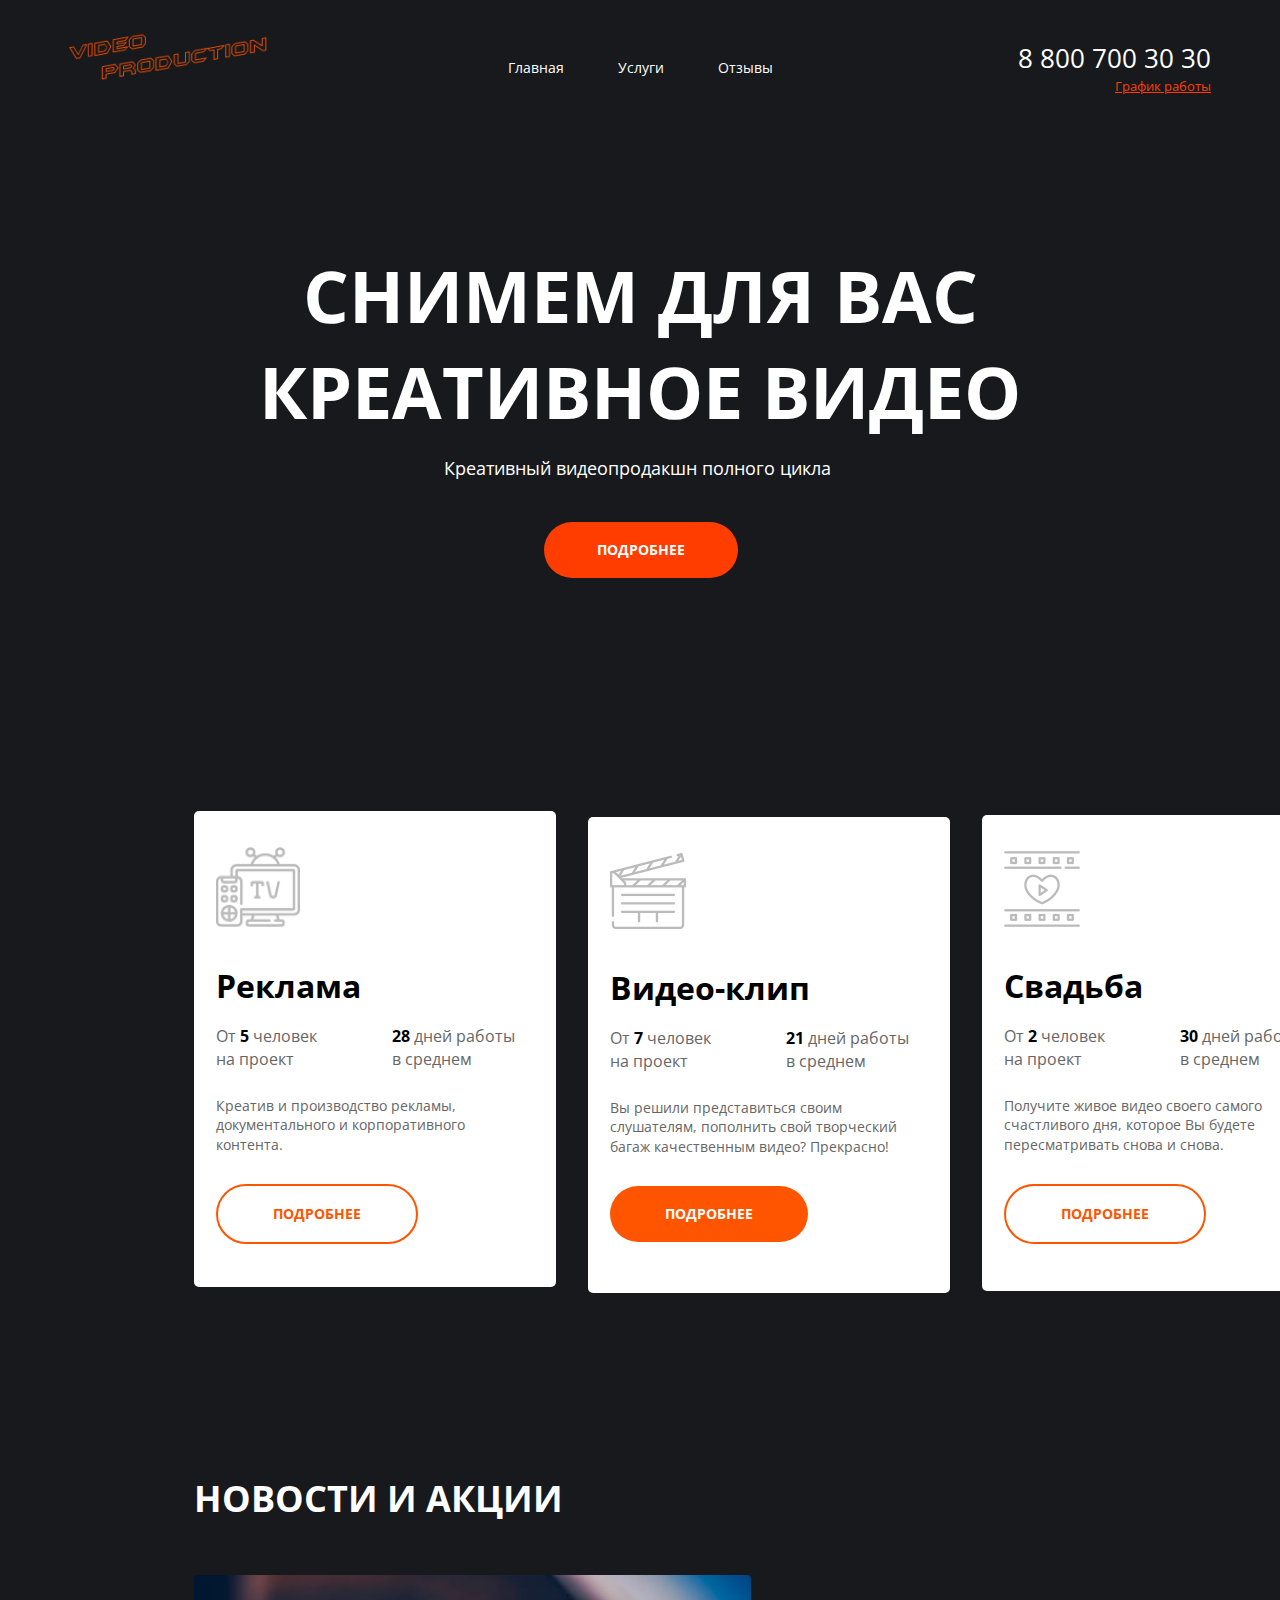
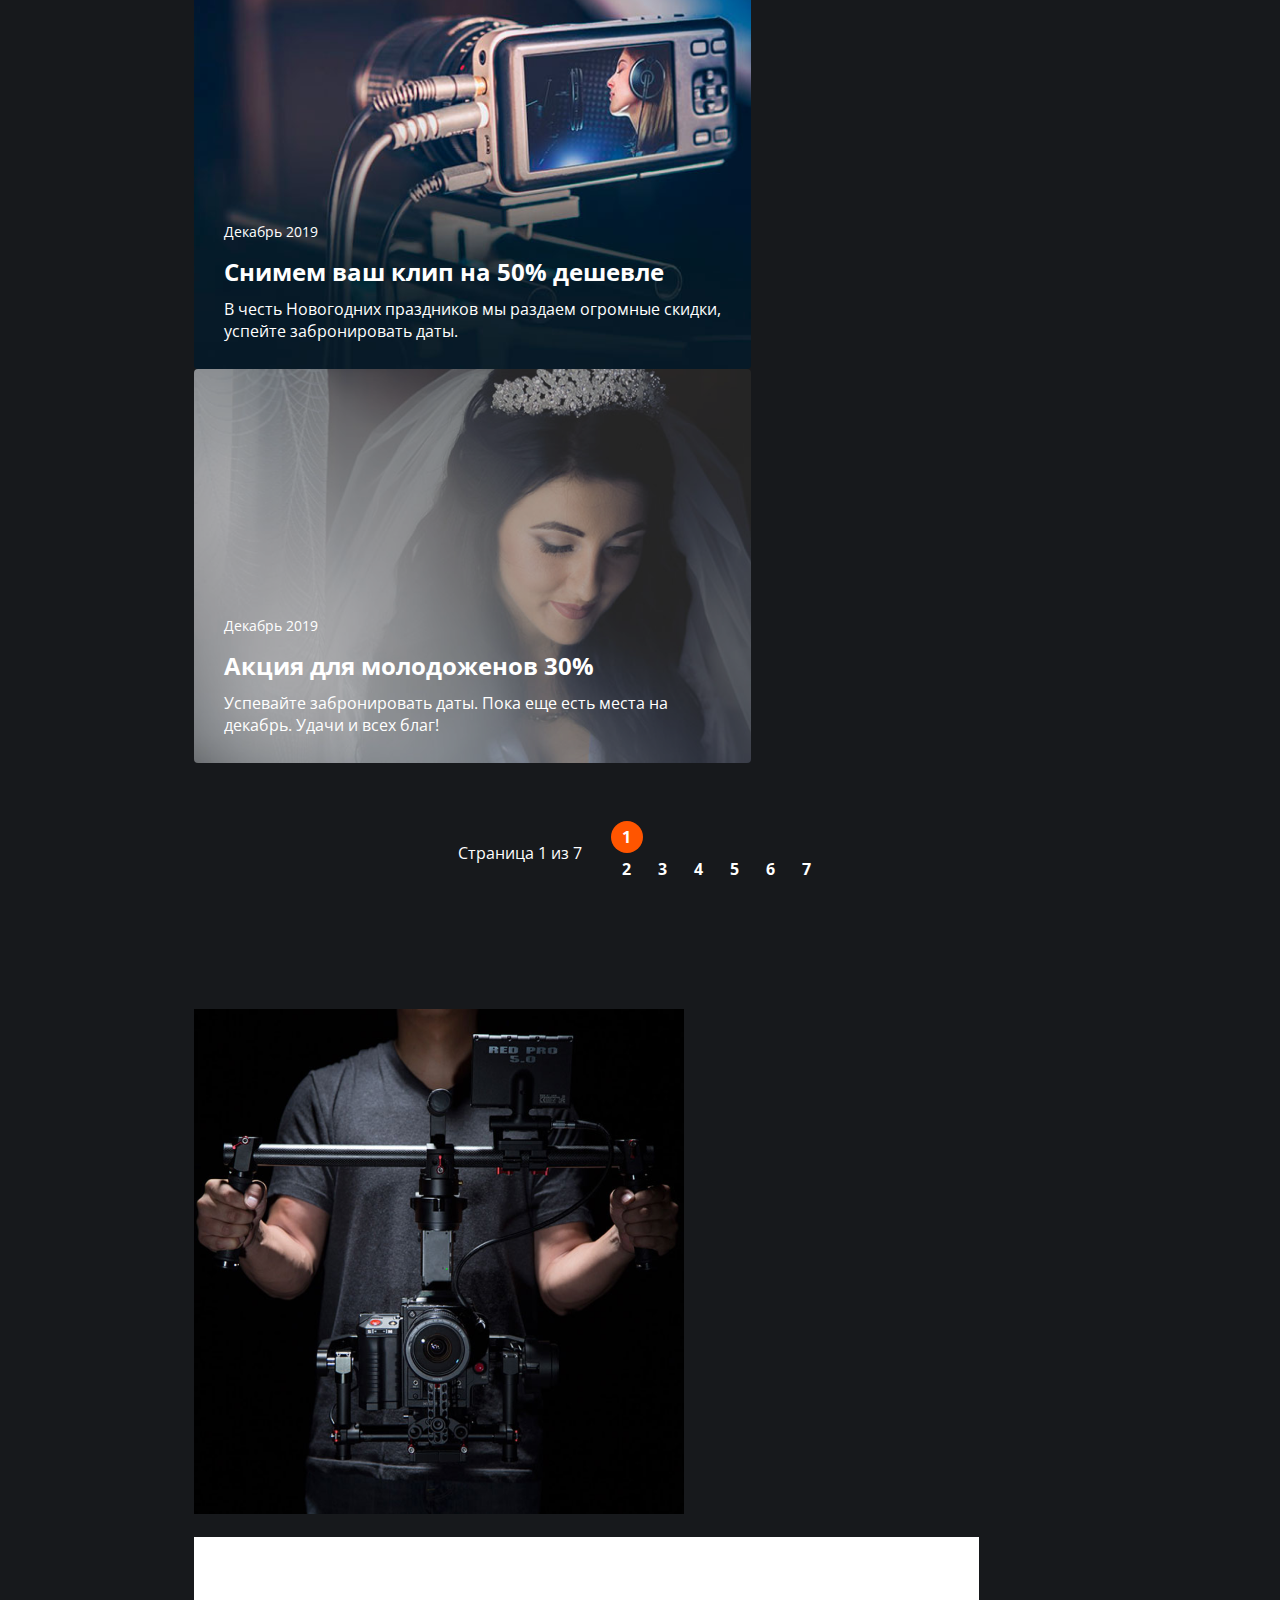
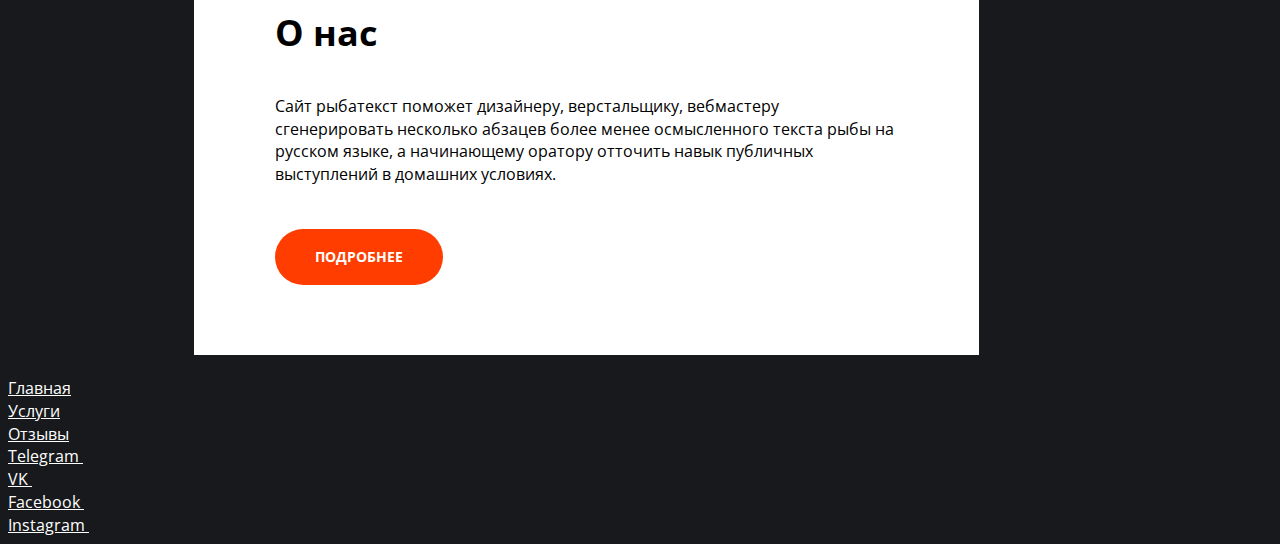
==== index.html @ f208dcc6 "Update index.html" ====
<!DOCTYPE html>
<html lang="ru">

<head>
    <meta charset="UTF-8">
    <meta http-equiv="X-UA-Compatible" content="IE=edge">
    <meta name="viewport" content="width=device-width, initial-scale=1.0">
    <link href="https://fonts.googleapis.com/css2?family=Open+Sans:wght@400;700;800&display=swap" rel="stylesheet">
    <link rel="stylesheet" href="main.css">
    <title>Video Production</title>
</head>

<body>
    <div class="wrapper">


        <section class="hero">
            <div class="container">
                <header class="header">
                    <a href="/" class="logo">
                        <img src="img/logo.png" alt="video logo" class="logo__pic">
                    </a>
                    <nav class="menu">
                        <ul class="menu__list">
                            <li class="menu__item">
                                <a href="" class="menu__link">Главная</a>
                            </li>
                            <li class="menu__item">
                                <a href="" class="menu__link">Услуги</a>
                            </li>
                            <li class="menu__item">
                                <a href="" class="menu__link">Отзывы</a>
                            </li>
                        </ul>
                    </nav>

                    <address class="contacts">
                        <a href="tel:+88007003030" class="contacts__phone">8 800 700 30 30</a>
                        <div class="contacts__workhours">График работы</div>
                    </address>
                </header>
            </div>
        </section>

        <div class="page-content">
            <main class="main__content">
                <div class="hello">
                    <h1 class="hello__title">СНИМЕМ ДЛЯ ВАС КРЕАТИВНОЕ ВИДЕО</h1>
                    <p class="hello__text">Креативный видеопродакшн полного цикла</p>
                    <a href="" class="hello__btn">
                        ПОДРОБНЕЕ
                    </a>
                </div>

                <section class="service">
                    <div class="service__container">
                        <ul class="service__list">
                            <li class="service__item">
                                <img src="img/icons/tv.png" alt="" class="service__pic">
                                <h3 class="service__title">Реклама</h3>
                                <ul class="service__features-list">
                                    <li class="service__feature">
                                        От <span class="service__feature-special">5</span> человек на проект
                                    </li>
                                    <li class="service__feature">
                                        <span class="service__feature-special">28</span> дней работы в среднем
                                    </li>
                                </ul>
                                <p class="service__text">Креатив и производство рекламы, документального и
                                    корпоративного контента.
                                </p>
                                <a href="" class="service__btn-alt">ПОДРОБНЕЕ</a>
                            </li>
                            <li class="service__item">
                                <img src="img/icons/clapper.png" alt="" class="service__pic">
                                <h3 class="service__title">Видео-клип</h3>
                                <ul class="service__features-list">
                                    <li class="service__feature">
                                        От <span class="service__feature-special">7</span> человек на проект
                                    </li>
                                    <li class="service__feature">
                                        <span class="service__feature-special">21</span> дней работы в среднем
                                    </li>
                                </ul>
                                <p class="service__text">Вы решили представиться своим слушателям, пополнить свой
                                    творческий багаж качественным видео? Прекрасно!
                                </p>
                                <a href="" class="service__btn">ПОДРОБНЕЕ</a>
                            </li>
                            <li class="service__item">
                                <img src="img/icons/film.png" alt="" class="service__pic">
                                <h3 class="service__title">Свадьба</h3>
                                <ul class="service__features-list">
                                    <li class="service__feature">
                                        От <span class="service__feature-special">2</span> человек на проект
                                    </li>
                                    <li class="service__feature">
                                        <span class="service__feature-special">30</span> дней работы в среднем
                                    </li>
                                </ul>
                                <p class="service__text">Получите живое видео своего самого счастливого дня, которое Вы
                                    будете пересматривать снова и снова.
                                </p>
                                <a href="" class="service__btn-alt">ПОДРОБНЕЕ</a>
                            </li>
                        </ul>
                    </div>

                </section>

                <section class="news">
                    <div class="news_container">
                        <h2 class="news__name">НОВОСТИ И АКЦИИ</h2>
                        <ul class="news__list">
                            <li class="news__item">
                                <img src="img/icons/camera.png" alt="" class="news__pic">
                                <div class="news__item-content">
                                    <p class="news__date">Декабрь 2019</p>
                                    <h3 class="news__title">Снимем ваш клип на 50% дешевле</h3>
                                    <p class="news__text">В честь Новогодних праздников мы раздаем огромные скидки,
                                        успейте
                                        забронировать даты.
                                    </p>
                                </div>

                            </li>

                            <li class="news__item">
                                <img src="img/icons/wedding.png" alt="" class="news__pic">
                                <div class="news__item-content">
                                    <p class="news__date">Декабрь 2019</p>
                                    <h3 class="news__title">Акция для молодоженов 30%</h3>
                                    <p class="news__text">Успевайте забронировать даты. Пока еще есть места на декабрь.
                                        Удачи и всех благ!
                                    </p>
                                </div>

                            </li>
                        </ul>
                    </div>
                </section>


                <div class="paginator">
                    <div class="paginator__display">Страница 1 из 7</div>
                    <ul class="paginator__list">
                        <li class="paginator__item--active"><a href="" class="paginator__link">1</a></li>
                        <li class="paginator__item"><a href="" class="paginator__link">2</a></li>
                        <li class="paginator__item"><a href="" class="paginator__link">3</a></li>
                        <li class="paginator__item"><a href="" class="paginator__link">4</a></li>
                        <li class="paginator__item"><a href="" class="paginator__link">5</a></li>
                        <li class="paginator__item"><a href="" class="paginator__link">6</a></li>
                        <li class="paginator__item"><a href="" class="paginator__link">7</a></li>

                    </ul>
                </div>

                <section class="about">
                    <div class="about__image">
                        <img src="" alt="" class="about__image-elem">
                    </div>
                    <div class="about__content">
                        <h2 class="about__title">О нас</h2>
                        <div class="about__content-text">
                            <p class="about__text">Сайт рыбатекст поможет дизайнеру, верстальщику, вебмастеру
                                сгенерировать несколько абзацев более менее осмысленного текста рыбы на русском языке, а
                                начинающему оратору отточить навык публичных выступлений в домашних условиях. 
                            </p>

                        </div>
                        <a href="" class="about__btn">ПОДРОБНЕЕ</a>
                    </div>
                </section>
            </main>
        </div>



        <footer class="footer">
            <a href="/" class="footer__logo">
                <img src="" alt="" class="logo__pic-footer">
            </a>
            <nav class="footer__menu">
                <ul class="menu__list-footer">
                    <li class="menu__item-footer">
                        <a href="" class="menu__link-footer">Главная</a>
                    </li>
                    <li class="menu__item-footer">
                        <a href="" class="menu__link-footer">Услуги</a>
                    </li>
                    <li class="menu__item-footer">
                        <a href="" class="menu__link-footer">Отзывы</a>
                    </li>
                </ul>
            </nav>

            <nav class="social">
                <ul class="social__list">
                    <li class="social__item">
                        <a href="" class="social__link">Telegram
                            <img src="" alt="" class="social__logo">
                        </a>
                    </li>

                    <li class="social__item">
                        <a href="" class="social__link">VK
                            <img src="" alt="" class="social__logo">
                        </a>
                    </li>

                    <li class="social__item">
                        <a href="" class="social__link">Facebook
                            <img src="" alt="" class="social__logo">
                        </a>
                    </li>

                    <li class="social__item">
                        <a href="" class="social__link">Instagram
                            <img src="" alt="" class="social__logo">
                        </a>
                    </li>

                </ul>
            </nav>
            <!-- <address class="contacts">
                <div class="contacts__callnews">Бесплатный звонок по России</div>
                <a href="tel:+88007003030" class="contacts__info">8-800-700-30-30</a>
            </address> -->

        </footer>
    </div>



</body>

</html>
---- main.css ----
body {
    font-family: 'Open Sans', sans-serif;
    color: #fff;
    font-size: 16px;
    line-height: 1.42;
    background: #17191C;
    -webkit-font-smoothing: antialiased;
    -moz-osx-font-smoothing: grayscale;
}

a {
    color: inherit;
}

ul {
    padding: 0;
    margin: 0;
}

ul li {
    list-style: none;
}

h1,
h2,
h3,
h4,
h5,
h6,
p {
    margin: 0;
    font-weight: normal;
}

p {
    margin-top: 0;
}

* {
    box-sizing: border-box;
}

.container {
    margin: 0 auto;
    width: 1142px;
}

.header {
    height: 129px;
    position: relative;
    margin-bottom: 71px;
}

.logo {
    display: block;
    position: absolute;
    top: 26px;
    left: 0px;
    width: 198px;
    height: 46px;
}

.menu {
    position: absolute;
    top: 47px;
    left: 439px;
}

.contacts {
    position: absolute;
    top: 32px;
    right: 0px;
    font-style: normal;
    text-align: right;
}

.menu__item {
    display: inline-block;
    vertical-align: middle;
    margin-right: 50px;
}

.menu__item :last-child {
    margin-right: 0;
}

.menu__link {
    font-size: 14px;
    text-decoration: none;
}


.contacts__phone {
    text-decoration: none;
    font-size: 26px;
    margin-bottom: 9px;
}

.contacts__workhours {
    font-size: 13px;
    text-decoration: underline;
    color: #FF3D00;
}

.hello {
    margin: 0 auto;
    width: 776px;
}

.hello__title {
    width: 776px;
    font-size: 72px;
    font-weight: bold;
    text-align: center;
    line-height: 1.33;
    margin-bottom: 56px;
    position: relative;
    left: 0px;
    top: 40px;
}

.hello__text {
    font-size: 18px;
    margin-bottom: 41px;
    left: 192px;
    position: relative;
}

.hello__btn {
    background: #FF3D00;
    border-radius: 35px;
    padding: 18px 53px;
    color: #fff;
    font-weight: bold;
    font-size: 14px;
    text-decoration: none;
    left: 292px;
    position: relative;
    display: inline-block;
    margin-bottom: 233px;

}


.section {
    margin-bottom: 180px;
    height: 476px;
}

.service__container {
    position: relative;
    left: 186px;
    right: 191px;
}

.service__item {
    min-height: 476px;
    background: #fff;
    border-radius: 5px;
    display: inline-block;
    margin-right: 28px;
    width: 362px;
    color: black;
    margin-bottom: 180px;
}

.service__item:last-child {
    margin-right: 0;
}

.service__pic {
    margin-bottom: 30px;
    margin-right: 249px;
    margin-top: 36px;
    margin-left: 22px;
}


.service__title {
    font-weight: bold;
    font-size: 32px;
    margin-bottom: 17px;
    margin-left: 22px;
}

.service__feature {
    display: inline-block;
    vertical-align: top;
    width: 123px;
    margin-right: 27px;
    font-size: 16px;
    color: #666;
    margin-bottom: 25px;
    margin-left: 22px;


}

.service__feature:last-child {
    margin-right: 0;
}

.service__feature-special {
    font-weight: bold;
    color: black;
}

.service__text {
    font-size: 14px;
    color: #666;
    margin-left: 22px;
    margin-bottom: 29px;
    margin-right: 24px;
}

.service__btn {
    background: #FF5500;
    border-radius: 35px;
    padding: 18px 55px;
    color: #fff;
    font-weight: bold;
    font-size: 14px;
    text-decoration: none;
    position: relative;
    display: inline-block;
    margin-left: 22px;

}

.service__btn-alt {
    background: #fff;
    border-radius: 35px;
    padding: 18px 55px;
    color: #FF5500;
    font-weight: bold;
    font-size: 14px;
    text-decoration: none;
    position: relative;
    display: inline-block;
    margin-left: 22px;
    border: 2px solid #FF5500;
}

.news {
    margin-bottom: 58px;
}

.news__item {
    width: 557px;
    display: inline-block;
    vertical-align: top;
    position: relative;
    margin-left: 186px;
    border-radius: 4px;
    overflow: hidden;
}

.news__pic {
    display: block;
    width: 100%;
    height: 100%;
    object-fit: cover;
}

.news__name {
    margin-left: 186px;
    font-size: 36px;
    font-weight: bold;
    margin-bottom: 51px;
}

.news__item-content {
    position: absolute;
    left: 0;
    right: 0;
    bottom: 0;
    padding: 26px 30px;
    min-height: 140px;
}

.news__date {
    font-size: 14px;
    margin-bottom: 12.5px;
}

.news__title {
    font-size: 24px;
    font-weight: bold;
    margin-bottom: 9px;
}

.news__text {
    font-size: 16px;
}

.paginator {
    text-align: center;
    margin-bottom: 124px;
}

.paginator__display,
.paginator__list {
    display: inline-block;
    vertical-align: middle;
}

.paginator__display {
    margin-right: 25px;
}

.paginator__item {
    display: inline-block;
    vertical-align: middle;
}

.paginator__item--active .paginator__link {
    background: #FF5500;
}

.paginator__link {
    display: block;
    width: 32px;
    height: 32px;
    border-radius: 50%;
    text-decoration: none;
    font-weight: bold;
    line-height: 32px;
    }


    .about:before{
        content: "";
        display: inline-block;
        vertical-align: top;
        width: 490px;
        height: 505px;
        background: url(./img/icons/cameraman.png) center center / cover no-repeat;
        margin-left: 186px;
    }

    .about__content{
        background: #fff;
        padding: 70px 81px;
        color: #000;
        display: inline-block;
        vertical-align: top;
        width: 785px;
        margin-left: 186px;
    }

    .about__title{
        font-weight: bold;
        font-size: 36px;
        margin-bottom: 37px;
    }

    .about__content-text{
        margin-bottom: 43px;
    }

    .about__content-text p {
        margin-bottom: 20px;
    }

    .about__content-text p:last-child{
        margin-bottom: 0;
    }

    .about__btn {
        background: #FF3D00;
        border-radius: 35px;
        padding: 18px 40px;
        color: #fff;
        font-weight: bold;
        font-size: 14px;
        text-decoration: none;
        display: inline-block;
    }
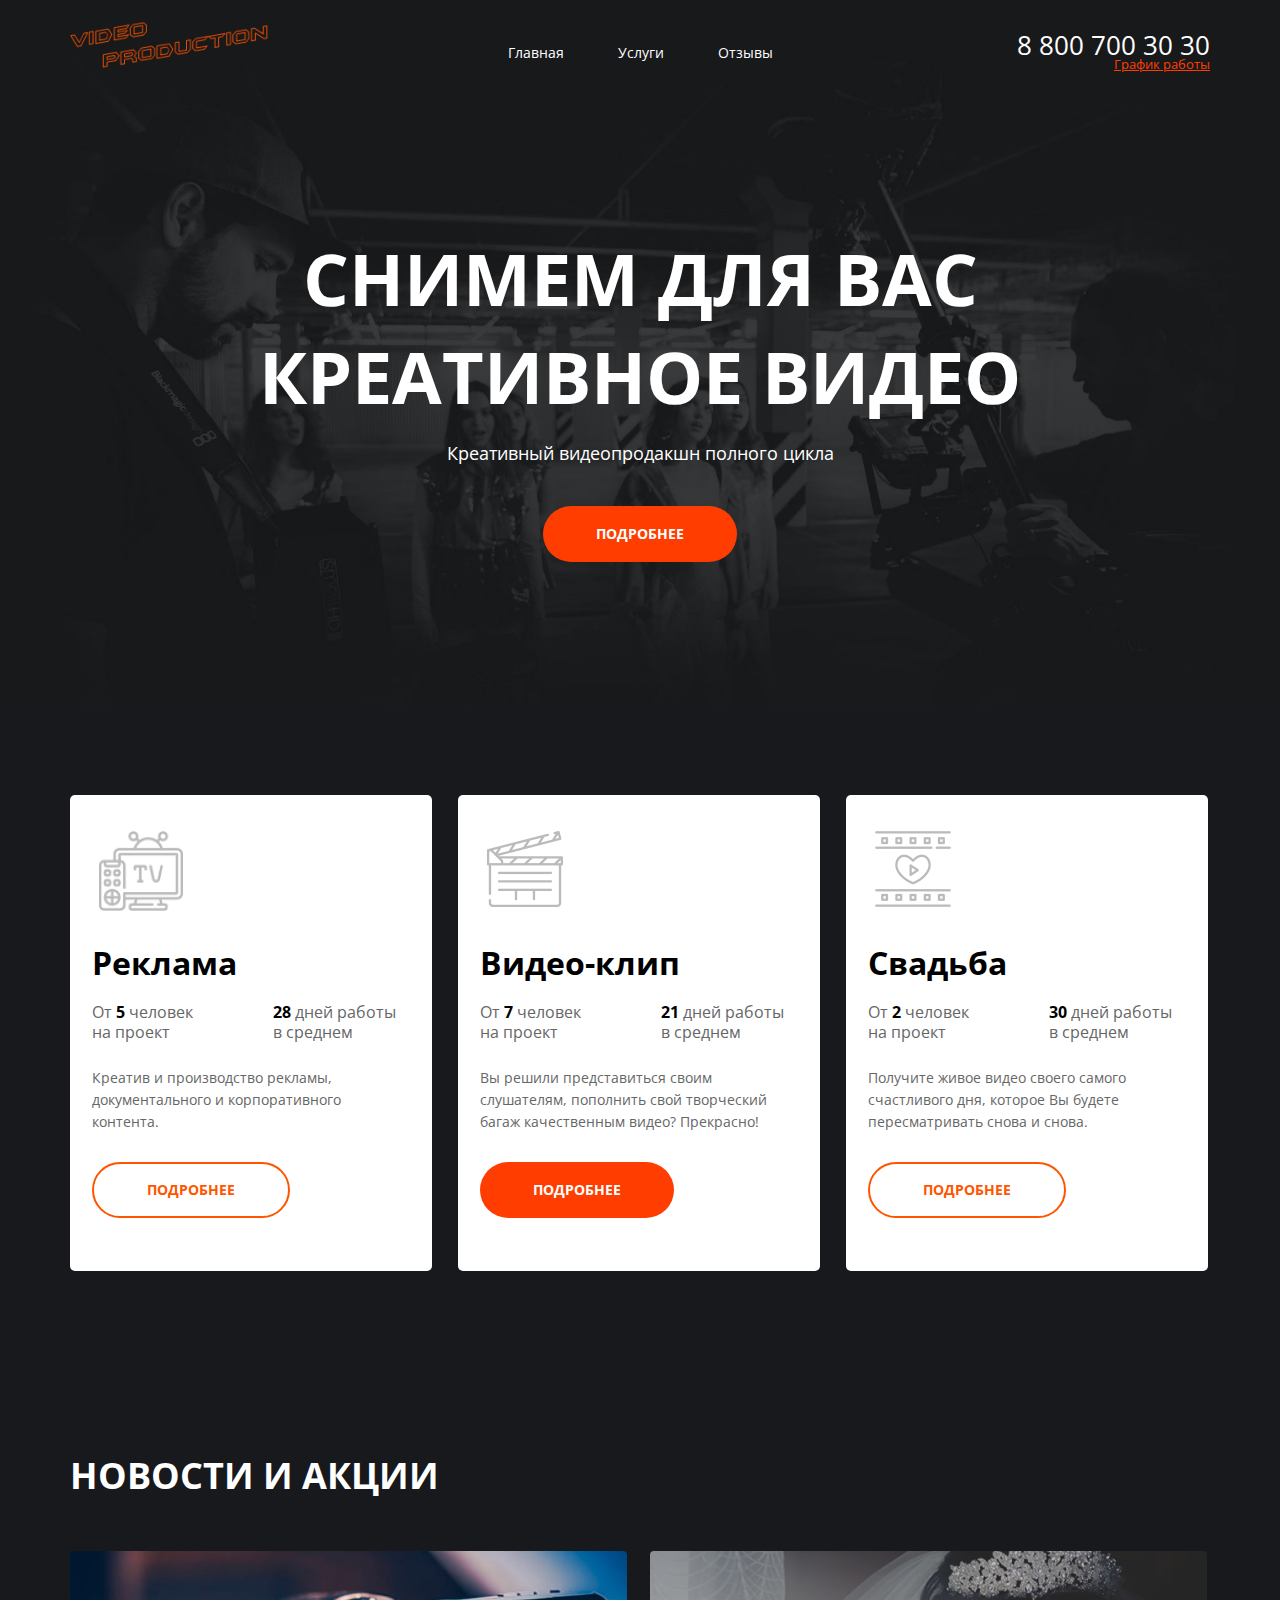
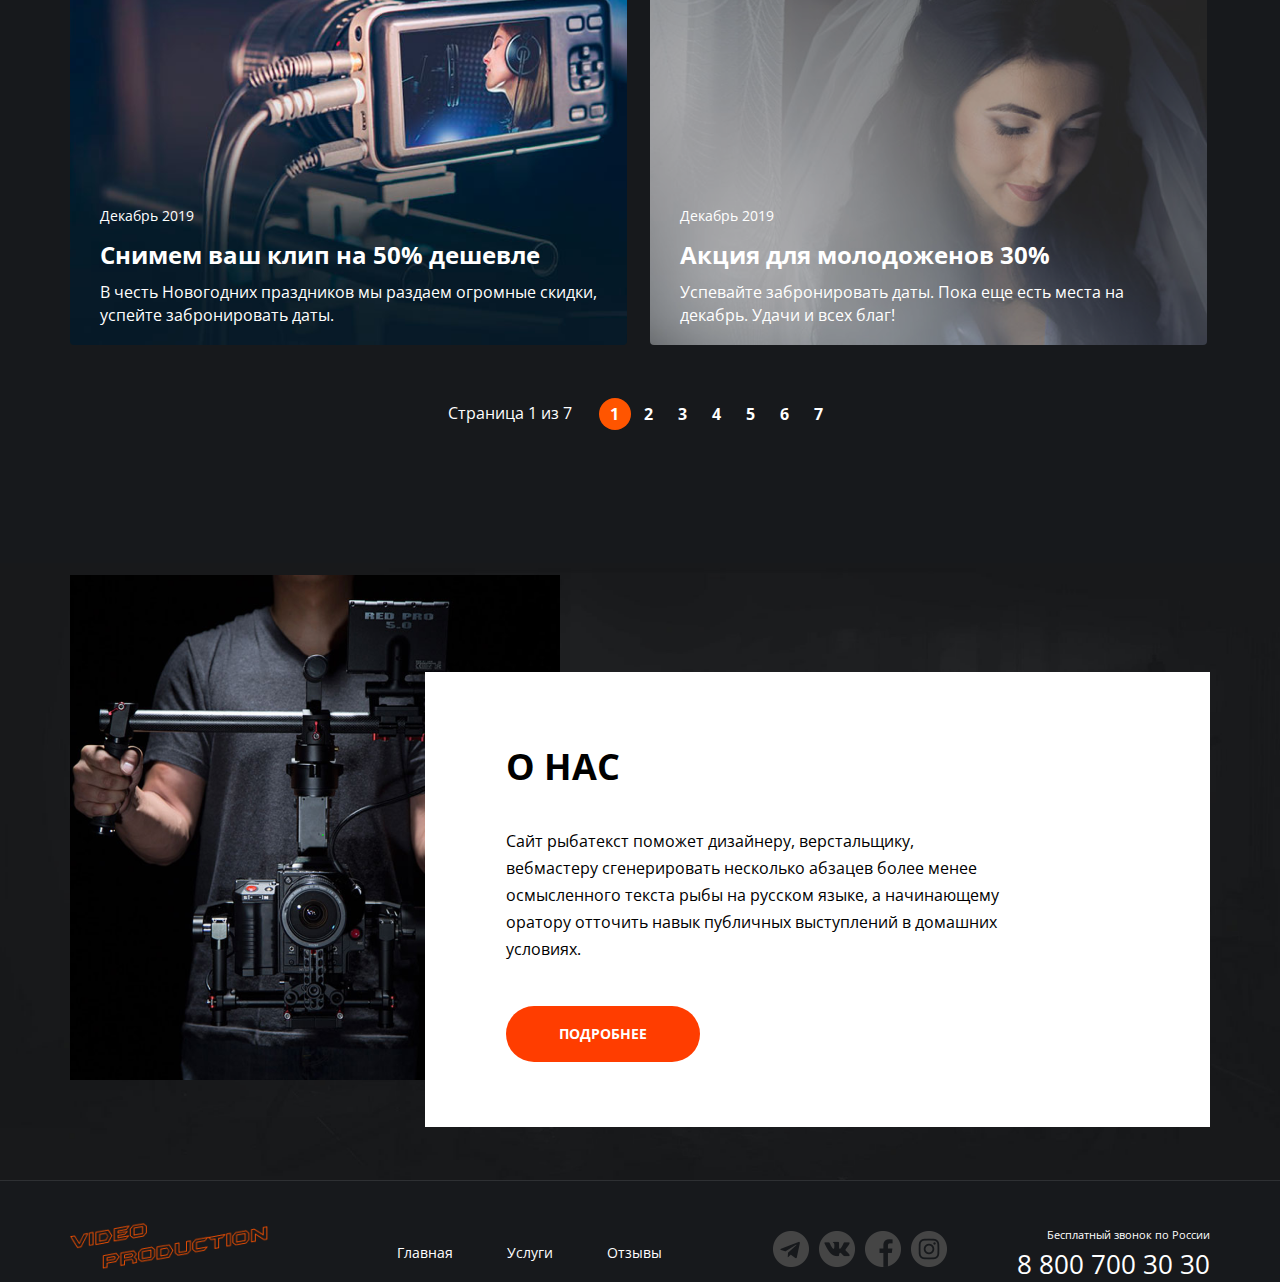
==== commit e9ea60ef: "Внес правки,выровнял по Perfect Pixel" ====
--- a/index.html
+++ b/index.html
@@ -11,9 +11,7 @@
 </head>
 
 <body>
-    <div class="wrapper">
-
-
+    <div class="wrapper--theme-main">
         <section class="hero">
             <div class="container">
                 <header class="header">
@@ -42,21 +40,23 @@
             </div>
         </section>
 
-        <div class="page-content">
+        <div class="page-content page-content--main">
             <main class="main__content">
                 <div class="hello">
                     <h1 class="hello__title">СНИМЕМ ДЛЯ ВАС КРЕАТИВНОЕ ВИДЕО</h1>
                     <p class="hello__text">Креативный видеопродакшн полного цикла</p>
-                    <a href="" class="hello__btn">
+                    <a href="" class="btn">
                         ПОДРОБНЕЕ
                     </a>
                 </div>
 
                 <section class="service">
-                    <div class="service__container">
+                    <div class="container service__container">
                         <ul class="service__list">
                             <li class="service__item">
-                                <img src="img/icons/tv.png" alt="" class="service__pic">
+                                <div class="service__cover">
+                                    <img src="img/icons/tv.png" alt="" class="service__pic">
+                                </div>
                                 <h3 class="service__title">Реклама</h3>
                                 <ul class="service__features-list">
                                     <li class="service__feature">
@@ -69,10 +69,12 @@
                                 <p class="service__text">Креатив и производство рекламы, документального и
                                     корпоративного контента.
                                 </p>
-                                <a href="" class="service__btn-alt">ПОДРОБНЕЕ</a>
+                                <a href="" class="btn btn--theme-light">ПОДРОБНЕЕ</a>
                             </li>
                             <li class="service__item">
-                                <img src="img/icons/clapper.png" alt="" class="service__pic">
+                                <div class="service__cover">
+                                    <img src="img/icons/clapper.png" alt="" class="service__pic">
+                                </div>
                                 <h3 class="service__title">Видео-клип</h3>
                                 <ul class="service__features-list">
                                     <li class="service__feature">
@@ -85,10 +87,12 @@
                                 <p class="service__text">Вы решили представиться своим слушателям, пополнить свой
                                     творческий багаж качественным видео? Прекрасно!
                                 </p>
-                                <a href="" class="service__btn">ПОДРОБНЕЕ</a>
+                                <a href="" class="btn">ПОДРОБНЕЕ</a>
                             </li>
                             <li class="service__item">
-                                <img src="img/icons/film.png" alt="" class="service__pic">
+                                <div class="service__cover">
+                                    <img src="img/icons/film.png" alt="" class="service__pic">
+                                </div>
                                 <h3 class="service__title">Свадьба</h3>
                                 <ul class="service__features-list">
                                     <li class="service__feature">
@@ -101,7 +105,7 @@
                                 <p class="service__text">Получите живое видео своего самого счастливого дня, которое Вы
                                     будете пересматривать снова и снова.
                                 </p>
-                                <a href="" class="service__btn-alt">ПОДРОБНЕЕ</a>
+                                <a href="" class="btn btn--theme-light">ПОДРОБНЕЕ</a>
                             </li>
                         </ul>
                     </div>
@@ -109,7 +113,7 @@
                 </section>
 
                 <section class="news">
-                    <div class="news_container">
+                    <div class="container news__container">
                         <h2 class="news__name">НОВОСТИ И АКЦИИ</h2>
                         <ul class="news__list">
                             <li class="news__item">
@@ -137,38 +141,41 @@
 
                             </li>
                         </ul>
+
+                        <div class="paginator">
+                            <div class="paginator__display">Страница 1 из 7</div>
+                            <ul class="paginator__list">
+                                <li class="paginator__item paginator__item--active"><a href=""
+                                        class="paginator__link">1</a></li>
+                                <li class="paginator__item"><a href="" class="paginator__link">2</a></li>
+                                <li class="paginator__item"><a href="" class="paginator__link">3</a></li>
+                                <li class="paginator__item"><a href="" class="paginator__link">4</a></li>
+                                <li class="paginator__item"><a href="" class="paginator__link">5</a></li>
+                                <li class="paginator__item"><a href="" class="paginator__link">6</a></li>
+                                <li class="paginator__item"><a href="" class="paginator__link">7</a></li>
+
+                            </ul>
+                        </div>
                     </div>
                 </section>
 
 
-                <div class="paginator">
-                    <div class="paginator__display">Страница 1 из 7</div>
-                    <ul class="paginator__list">
-                        <li class="paginator__item--active"><a href="" class="paginator__link">1</a></li>
-                        <li class="paginator__item"><a href="" class="paginator__link">2</a></li>
-                        <li class="paginator__item"><a href="" class="paginator__link">3</a></li>
-                        <li class="paginator__item"><a href="" class="paginator__link">4</a></li>
-                        <li class="paginator__item"><a href="" class="paginator__link">5</a></li>
-                        <li class="paginator__item"><a href="" class="paginator__link">6</a></li>
-                        <li class="paginator__item"><a href="" class="paginator__link">7</a></li>
-
-                    </ul>
-                </div>
+
 
                 <section class="about">
-                    <div class="about__image">
-                        <img src="" alt="" class="about__image-elem">
-                    </div>
-                    <div class="about__content">
-                        <h2 class="about__title">О нас</h2>
-                        <div class="about__content-text">
-                            <p class="about__text">Сайт рыбатекст поможет дизайнеру, верстальщику, вебмастеру
-                                сгенерировать несколько абзацев более менее осмысленного текста рыбы на русском языке, а
-                                начинающему оратору отточить навык публичных выступлений в домашних условиях. 
-                            </p>
-
+                    <div class="container about__container">
+                        <div class="about__content">
+                            <h2 class="about__title">О нас</h2>
+                            <div class="about__content-text">
+                                <p class="about__text">Сайт рыбатекст поможет дизайнеру, верстальщику, вебмастеру
+                                    сгенерировать несколько абзацев более менее осмысленного текста рыбы на русском
+                                    языке, а
+                                    начинающему оратору отточить навык публичных выступлений в домашних условиях.
+                                </p>
+
+                            </div>
+                            <a href="" class="btn">ПОДРОБНЕЕ</a>
                         </div>
-                        <a href="" class="about__btn">ПОДРОБНЕЕ</a>
                     </div>
                 </section>
             </main>
@@ -176,62 +183,56 @@
 
 
 
-        <footer class="footer">
-            <a href="/" class="footer__logo">
-                <img src="" alt="" class="logo__pic-footer">
-            </a>
-            <nav class="footer__menu">
-                <ul class="menu__list-footer">
-                    <li class="menu__item-footer">
-                        <a href="" class="menu__link-footer">Главная</a>
-                    </li>
-                    <li class="menu__item-footer">
-                        <a href="" class="menu__link-footer">Услуги</a>
-                    </li>
-                    <li class="menu__item-footer">
-                        <a href="" class="menu__link-footer">Отзывы</a>
-                    </li>
-                </ul>
-            </nav>
-
-            <nav class="social">
-                <ul class="social__list">
-                    <li class="social__item">
-                        <a href="" class="social__link">Telegram
-                            <img src="" alt="" class="social__logo">
-                        </a>
-                    </li>
-
-                    <li class="social__item">
-                        <a href="" class="social__link">VK
-                            <img src="" alt="" class="social__logo">
-                        </a>
-                    </li>
-
-                    <li class="social__item">
-                        <a href="" class="social__link">Facebook
-                            <img src="" alt="" class="social__logo">
-                        </a>
-                    </li>
-
-                    <li class="social__item">
-                        <a href="" class="social__link">Instagram
-                            <img src="" alt="" class="social__logo">
-                        </a>
-                    </li>
-
-                </ul>
-            </nav>
-            <!-- <address class="contacts">
-                <div class="contacts__callnews">Бесплатный звонок по России</div>
-                <a href="tel:+88007003030" class="contacts__info">8-800-700-30-30</a>
-            </address> -->
-
+        <footer class="footer footer__container">
+            <div class="container">
+                <a href="/" class="logo footer__logo">
+                    <img src="img/logo.png" alt="video logo" class="logo__pic">
+                </a>
+                <nav class="menu footer__menu">
+                    <ul class="menu__list">
+                        <li class="menu__item">
+                            <a href="" class="menu__link">Главная</a>
+                        </li>
+                        <li class="menu__item">
+                            <a href="" class="menu__link">Услуги</a>
+                        </li>
+                        <li class="menu__item">
+                            <a href="" class="menu__link">Отзывы</a>
+                        </li>
+                    </ul>
+                </nav>
+
+                <div class="social footer__social">
+                    <ul class="social__list">
+                        <li class="social__item">
+                            <a href="" class="social__link social__link--theme-tg">
+                            </a>
+                        </li>
+
+                        <li class="social__item">
+                            <a href="" class="social__link social__link--theme-vk">
+                            </a>
+                        </li>
+
+                        <li class="social__item">
+                            <a href="" class="social__link social__link--theme-fb">
+                            </a>
+                        </li>
+
+                        <li class="social__item">
+                            <a href="" class="social__link social__link--theme-inst">
+                            </a>
+                        </li>
+
+                    </ul>
+                </div>
+                <address class="contacts footer__contacts">
+                    <div class="contacts__callnews">Бесплатный звонок по России</div>
+                    <a href="tel:+88007003030" class="contacts__phone">8 800 700 30 30</a>
+                </address>
+            </div>
         </footer>
     </div>
-
-
-
 </body>
 
-</html>
+</html>--- a/main.css
+++ b/main.css
@@ -6,6 +6,7 @@
     background: #17191C;
     -webkit-font-smoothing: antialiased;
     -moz-osx-font-smoothing: grayscale;
+    margin: 0;
 }
 
 a {
@@ -40,21 +41,35 @@
     box-sizing: border-box;
 }
 
+img {
+    max-width: 100%;
+}
+
+.wrapper--theme-main {
+    background: url(img/icons/backtop.png) center top / 100% no-repeat,
+        url(img/icons/backbottom.png) center bottom / 100% no-repeat;
+}
+
+.page-content--main{
+    margin-bottom: 53px;
+}
+
 .container {
     margin: 0 auto;
-    width: 1142px;
+    width: 1140px;
+    position: relative;
 }
 
 .header {
     height: 129px;
     position: relative;
-    margin-bottom: 71px;
+    margin-bottom: 101px;
 }
 
 .logo {
     display: block;
     position: absolute;
-    top: 26px;
+    top: 22px;
     left: 0px;
     width: 198px;
     height: 46px;
@@ -62,8 +77,8 @@
 
 .menu {
     position: absolute;
-    top: 47px;
-    left: 439px;
+    top: 40px;
+    left: 438px;
 }
 
 .contacts {
@@ -93,40 +108,48 @@
 .contacts__phone {
     text-decoration: none;
     font-size: 26px;
-    margin-bottom: 9px;
+    line-height: 1;
+    display: block;
 }
 
 .contacts__workhours {
     font-size: 13px;
     text-decoration: underline;
     color: #FF3D00;
+    line-height: 1;
+    display: block;
+}
+
+.contacts__callnews{
+    font-weight: 400;
+    font-size: 11px;
+    line-height: 20px;
+    margin-bottom: 6px;
 }
 
 .hello {
     margin: 0 auto;
     width: 776px;
+    margin-bottom: 233px;
+    text-align: center;
 }
 
 .hello__title {
-    width: 776px;
     font-size: 72px;
     font-weight: bold;
     text-align: center;
-    line-height: 1.33;
-    margin-bottom: 56px;
-    position: relative;
-    left: 0px;
-    top: 40px;
+    line-height: 1.36;
+    margin-bottom: 17px;
 }
 
 .hello__text {
     font-size: 18px;
-    margin-bottom: 41px;
-    left: 192px;
-    position: relative;
-}
-
-.hello__btn {
+    line-height: 20px;
+    margin-bottom: 43px;
+
+}
+
+.btn {
     background: #FF3D00;
     border-radius: 35px;
     padding: 18px 53px;
@@ -134,23 +157,22 @@
     font-weight: bold;
     font-size: 14px;
     text-decoration: none;
-    left: 292px;
-    position: relative;
-    display: inline-block;
-    margin-bottom: 233px;
-
-}
-
-
-.section {
+    display: inline-block;
+
+
+}
+
+.btn--theme-light{
+    background: #fff;
+    color: #FF5500;
+    border: 2px solid #FF5500;
+    padding: 16px 53px;
+}
+
+
+
+.service {
     margin-bottom: 180px;
-    height: 476px;
-}
-
-.service__container {
-    position: relative;
-    left: 186px;
-    right: 191px;
 }
 
 .service__item {
@@ -158,21 +180,22 @@
     background: #fff;
     border-radius: 5px;
     display: inline-block;
-    margin-right: 28px;
+    vertical-align: top;
+    margin-right: 22px;
     width: 362px;
     color: black;
-    margin-bottom: 180px;
+    padding: 36px 30px 53px 22px;
 }
 
 .service__item:last-child {
     margin-right: 0;
 }
 
-.service__pic {
+.service__cover {
+    width: 84px;
+    height: 80px;
+    margin-left: 7px;
     margin-bottom: 30px;
-    margin-right: 249px;
-    margin-top: 36px;
-    margin-left: 22px;
 }
 
 
@@ -180,20 +203,21 @@
     font-weight: bold;
     font-size: 32px;
     margin-bottom: 17px;
-    margin-left: 22px;
+    line-height: 44px;
+}
+
+.service__features-list {
+    margin-bottom: 25px;
 }
 
 .service__feature {
     display: inline-block;
     vertical-align: top;
     width: 123px;
-    margin-right: 27px;
+    margin-right: 54px;
     font-size: 16px;
+    line-height: 125%;
     color: #666;
-    margin-bottom: 25px;
-    margin-left: 22px;
-
-
 }
 
 .service__feature:last-child {
@@ -208,51 +232,31 @@
 .service__text {
     font-size: 14px;
     color: #666;
-    margin-left: 22px;
     margin-bottom: 29px;
-    margin-right: 24px;
-}
-
-.service__btn {
-    background: #FF5500;
-    border-radius: 35px;
-    padding: 18px 55px;
-    color: #fff;
-    font-weight: bold;
-    font-size: 14px;
-    text-decoration: none;
-    position: relative;
-    display: inline-block;
-    margin-left: 22px;
-
-}
-
-.service__btn-alt {
-    background: #fff;
-    border-radius: 35px;
-    padding: 18px 55px;
-    color: #FF5500;
-    font-weight: bold;
-    font-size: 14px;
-    text-decoration: none;
-    position: relative;
-    display: inline-block;
-    margin-left: 22px;
-    border: 2px solid #FF5500;
-}
+    line-height: 22px;
+}
+
 
 .news {
-    margin-bottom: 58px;
+    margin-bottom: 145px;
+}
+
+.news__list{
+    margin-bottom: 53px;
 }
 
 .news__item {
     width: 557px;
+    margin-right: 19px;
     display: inline-block;
     vertical-align: top;
     position: relative;
-    margin-left: 186px;
     border-radius: 4px;
     overflow: hidden;
+}
+
+.news__item:last-child{
+    margin-right: 0;
 }
 
 .news__pic {
@@ -263,8 +267,8 @@
 }
 
 .news__name {
-    margin-left: 186px;
     font-size: 36px;
+    line-height: 49px;
     font-weight: bold;
     margin-bottom: 51px;
 }
@@ -274,8 +278,8 @@
     left: 0;
     right: 0;
     bottom: 0;
-    padding: 26px 30px;
-    min-height: 140px;
+    padding: 26px 30px 9px 30px;
+    min-height: 165px;
 }
 
 .news__date {
@@ -295,22 +299,24 @@
 
 .paginator {
     text-align: center;
-    margin-bottom: 124px;
+    
 }
 
 .paginator__display,
 .paginator__list {
     display: inline-block;
     vertical-align: middle;
-}
+    }
 
 .paginator__display {
-    margin-right: 25px;
+    margin-right: 23px;
 }
 
 .paginator__item {
     display: inline-block;
     vertical-align: middle;
+    margin-right: -2px;
+
 }
 
 .paginator__item--active .paginator__link {
@@ -325,54 +331,119 @@
     text-decoration: none;
     font-weight: bold;
     line-height: 32px;
-    }
-
-
-    .about:before{
-        content: "";
-        display: inline-block;
-        vertical-align: top;
-        width: 490px;
-        height: 505px;
-        background: url(./img/icons/cameraman.png) center center / cover no-repeat;
-        margin-left: 186px;
-    }
-
-    .about__content{
-        background: #fff;
-        padding: 70px 81px;
-        color: #000;
-        display: inline-block;
-        vertical-align: top;
-        width: 785px;
-        margin-left: 186px;
-    }
-
-    .about__title{
-        font-weight: bold;
-        font-size: 36px;
-        margin-bottom: 37px;
-    }
-
-    .about__content-text{
-        margin-bottom: 43px;
-    }
-
-    .about__content-text p {
-        margin-bottom: 20px;
-    }
-
-    .about__content-text p:last-child{
-        margin-bottom: 0;
-    }
-
-    .about__btn {
-        background: #FF3D00;
-        border-radius: 35px;
-        padding: 18px 40px;
-        color: #fff;
-        font-weight: bold;
-        font-size: 14px;
-        text-decoration: none;
-        display: inline-block;
-    }+}
+
+.about__container{
+    padding-top: 97px;
+}
+
+.about__container:before {
+    content: "";
+    display: inline-block;
+    vertical-align: top;
+    width: 490px;
+    height: 505px;
+    background: url(./img/icons/cameraman.png) center center / cover no-repeat;
+    position: absolute;
+    top: 0;
+}
+
+
+.about__content {
+    background: #fff;
+    padding: 70px 202px 65px 81px;
+    color: #000;
+    display: block;
+    width: 785px;
+    margin-left: auto;
+    position: relative;
+}
+
+.about__title {
+    font-weight: bold;
+    font-size: 36px;
+    line-height: 49px;
+    margin-bottom: 37px;
+    text-transform: uppercase;
+}
+
+.about__content-text {
+    margin-bottom: 43px;
+    line-height: 27px;
+}
+
+.about__content-text p {
+    margin-bottom: 20px;
+}
+
+.about__content-text p:last-child {
+    margin-bottom: 0;
+}
+
+.about__btn {
+    background: #FF3D00;
+    border-radius: 35px;
+    padding: 18px 40px;
+    color: #fff;
+    font-weight: bold;
+    font-size: 14px;
+    text-decoration: none;
+    display: inline-block;
+}
+
+.social__item{
+    display: inline-block;
+    vertical-align: middle;
+    margin-right: 6px;
+}
+
+.social__item:last-child{
+    margin-right: 0;
+}
+
+.social__link{
+    display: block;
+    width: 36px;
+    height: 36px;
+    background: center center no-repeat;
+}
+
+.social__link--theme-tg{
+    background-image: url(img/icons/social/telegram.png);
+}
+
+.social__link--theme-vk{
+    background-image: url(img/icons/social/vk.png);
+}
+
+.social__link--theme-fb{
+    background-image: url(img/icons/social/f.png);
+}
+
+.social__link--theme-inst{
+    background-image: url(img/icons/social/in.png);
+}
+
+.footer__container{
+    border-top: 1px solid rgb(255 255 255 / 10%);
+}
+
+.footer__logo{
+    left: 0;
+    top: 42px;
+}
+
+.footer__menu{
+    left: 327px;
+    top: 59px;
+}
+
+.footer__contacts{
+    top: 44px;
+}
+
+.footer__social{
+    position: absolute;
+    top: 50px;
+    right: 263px;
+}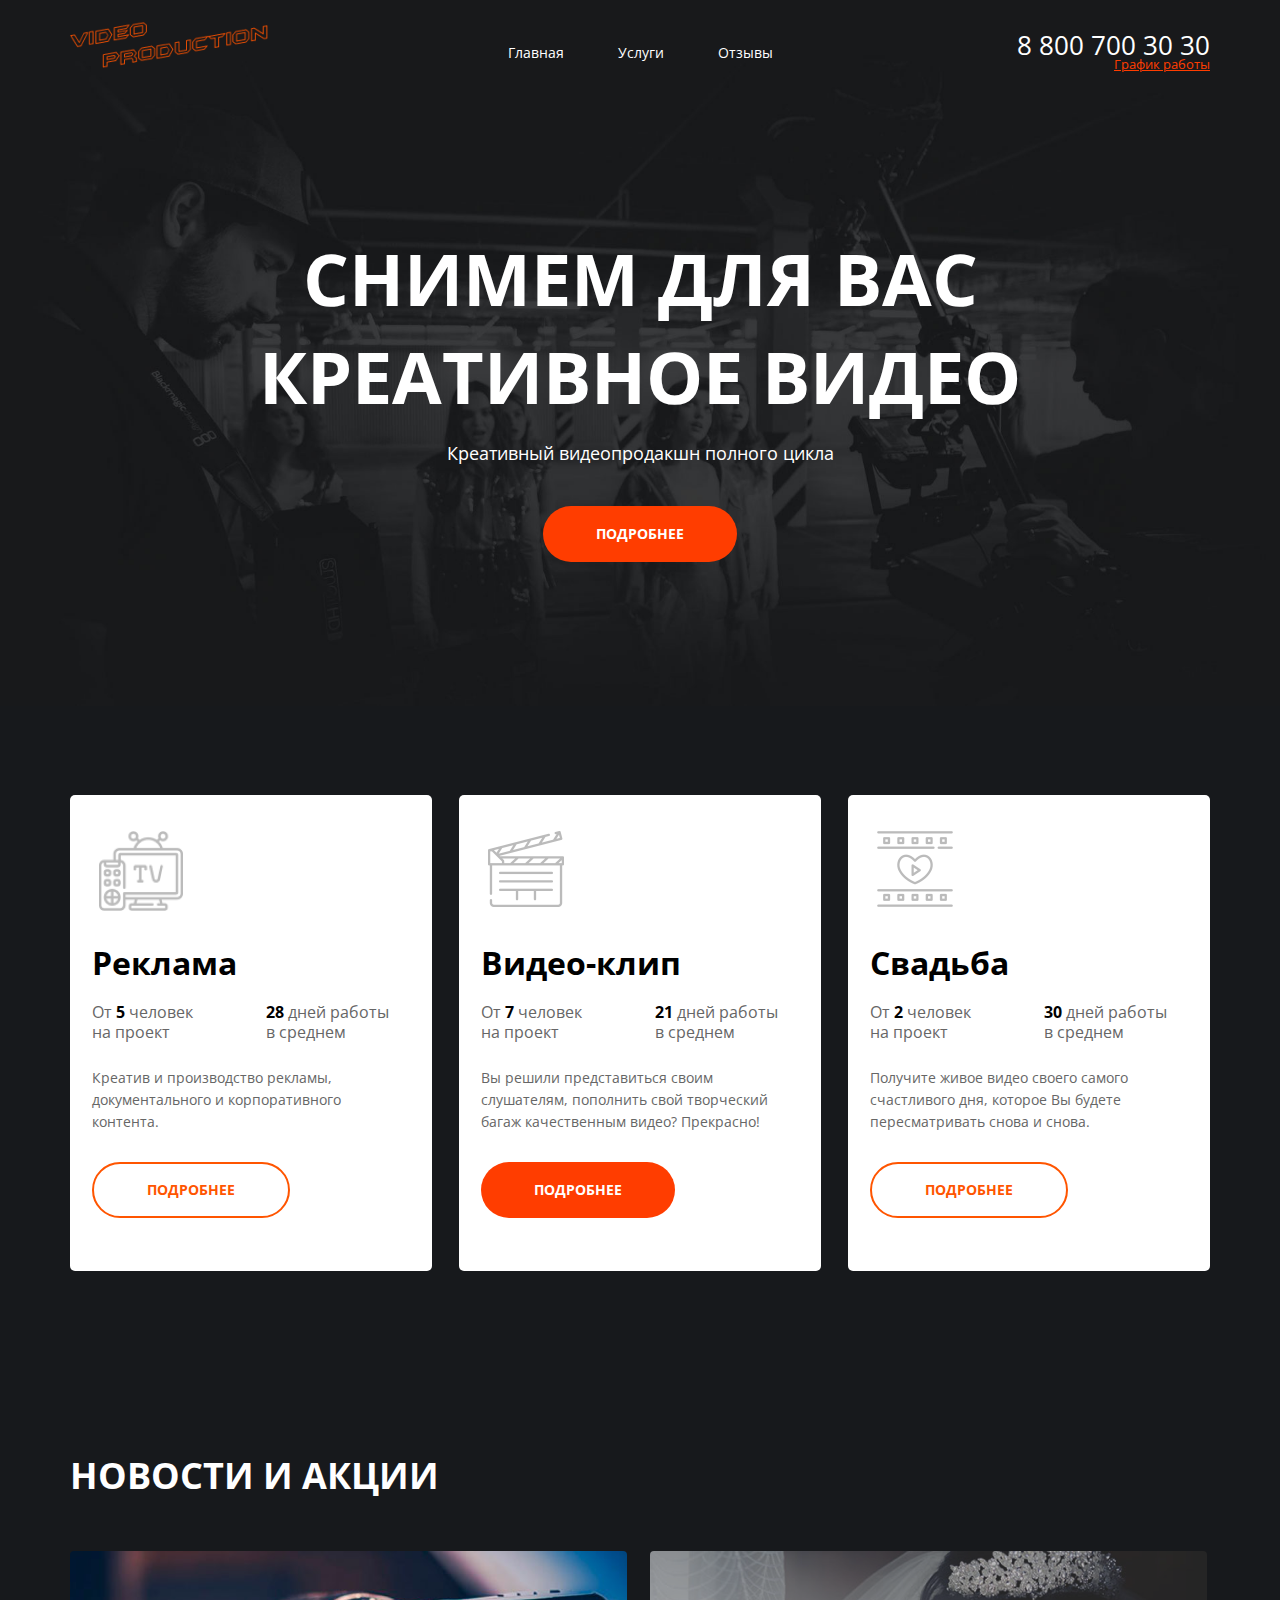
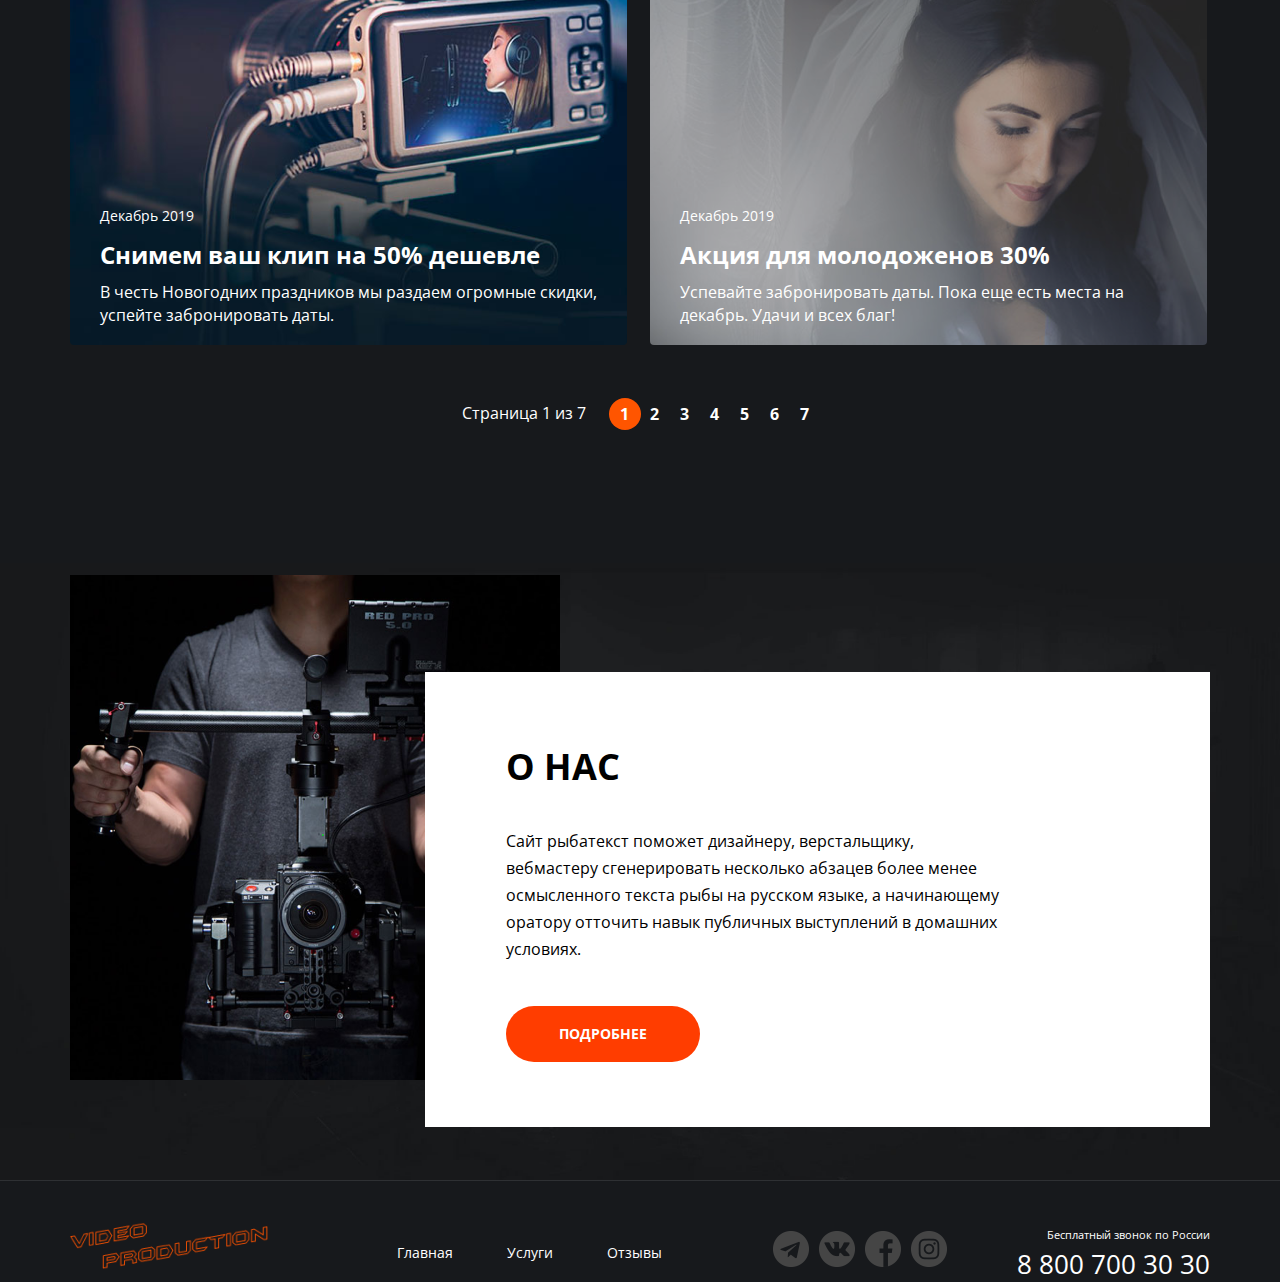
==== commit fb098bc2: "Добавил вторую страницу" ====
--- a/index.html
+++ b/index.html
@@ -24,7 +24,7 @@
                                 <a href="" class="menu__link">Главная</a>
                             </li>
                             <li class="menu__item">
-                                <a href="" class="menu__link">Услуги</a>
+                                <a href="./services.html" class="menu__link">Услуги</a>
                             </li>
                             <li class="menu__item">
                                 <a href="" class="menu__link">Отзывы</a>
--- a/main.css
+++ b/main.css
@@ -42,6 +42,7 @@
 }
 
 img {
+    display: block;
     max-width: 100%;
 }
 
@@ -175,14 +176,17 @@
     margin-bottom: 180px;
 }
 
+.service__list{
+    display: flex;
+    justify-content: space-between;
+}
+
 .service__item {
     min-height: 476px;
     background: #fff;
     border-radius: 5px;
-    display: inline-block;
     vertical-align: top;
-    margin-right: 22px;
-    width: 362px;
+    width: calc(100% / 3 - 18px);
     color: black;
     padding: 36px 30px 53px 22px;
 }
@@ -208,12 +212,14 @@
 
 .service__features-list {
     margin-bottom: 25px;
+    display: flex;
+    justify-content: space-between;
 }
 
 .service__feature {
-    display: inline-block;
-    vertical-align: top;
-    width: 123px;
+    /* display: inline-block; */
+    /* vertical-align: top; */
+    /* width: 123px; */
     margin-right: 54px;
     font-size: 16px;
     line-height: 125%;
@@ -255,6 +261,7 @@
     overflow: hidden;
 }
 
+
 .news__item:last-child{
     margin-right: 0;
 }
@@ -298,24 +305,40 @@
 }
 
 .paginator {
-    text-align: center;
+    /* text-align: center; */
+    display: flex;
+    justify-content: center;
+    align-items: center;
     
 }
 
-.paginator__display,
-.paginator__list {
-    display: inline-block;
-    vertical-align: middle;
-    }
+.paginator--theme--dark{
+    color: #000;
+    background: #fff;
+}
+
+.paginator--theme--dark .paginator__item--active .paginator__link{
+    color: #000;
+    background: #fff;
+}
+.paginator--theme--dark .paginator__link:hover{
+    color: #000;
+    background: #FF5300;
+}
+
 
 .paginator__display {
     margin-right: 23px;
 }
 
+.paginator__list{
+    display: flex;
+    align-items: center;
+}
+
 .paginator__item {
-    display: inline-block;
-    vertical-align: middle;
     margin-right: -2px;
+    text-align: center;
 
 }
 
@@ -446,4 +469,145 @@
     position: absolute;
     top: 50px;
     right: 263px;
+}
+
+/* services page */
+
+.top-line{
+    min-height: 415px;
+    background: url(img/services/top-line.png) center top / auto no-repeat;
+    display: flex;
+    flex-direction: column;
+    padding-bottom: 25px;
+}
+
+.top-line__header{
+margin-bottom: -20px;
+}
+
+.top-line__container{
+    display: flex;
+    flex: 1;
+    flex-direction: column;
+    justify-content: space-between;
+}
+
+.page-title{
+    font-size: 72px;
+    line-height: 1.36;
+    font-weight: bold;
+    text-transform: uppercase;
+}
+
+.breadcrumbs__list{
+    display: flex;
+    align-items: center;
+}
+
+.breadcrumbs__item{
+    display: flex;
+    align-items: center;
+}
+
+.breadcrumbs__item--active .breadcrumbs__link{
+    font-weight: bold;
+}
+
+.breadcrumbs__item::after{
+    content: "/";
+    color: #9A9A9A;
+    padding-left: 5px;
+    padding-right: 5px;
+}
+
+.breadcrumbs__item:last-child::after{
+    display: none;
+}
+
+.breadcrumbs__link{
+    color: #9A9A9A;
+    font-size: 14px;
+    line-height: 19px;
+    text-decoration-line: underline;
+}
+
+.page-area{
+    background: #fff;
+    color: #303030;
+    padding: 40px 0px;
+}
+
+.facilitys{
+    margin-bottom: 16px;
+}
+
+.facility{
+    display: flex;
+    padding: 14px 9px;
+    text-decoration: none;
+}
+
+.facility:hover{
+    background: #fff;
+}
+
+.facility:hover .facility__btn{
+    background:#FF3D00;
+    color: #fff;
+}
+
+.facility__img{
+    width: 41%;
+    margin-right: 5%;
+}
+
+.facility__content{
+    flex: 1;
+}
+
+.facility__title{
+    font-size: 36px;
+    font-weight: bold;
+    margin-bottom: 40px;
+    color: #000;
+}
+
+.facility__desc{
+    line-height: 1.7;
+    margin-bottom: 30px;
+}
+
+.inner-section{
+    background: #fff;
+    color: #1A1B1E;
+    padding: 83px 0px;
+}
+
+.inner-section--bg--grey{
+    background:  #F4F5F5;
+}
+
+.inner-section__title{
+    font-size: 48px;
+    font-weight: bold;
+    margin-bottom: 75px;
+}
+
+.partners{
+    display: flex;
+    flex-wrap: wrap;
+    margin-left: -35px;
+}
+
+.partners__item{
+    margin-left: 35px;
+}
+
+.partners__link{
+    text-decoration: none;
+    display: flex;
+    width: 250px;
+    height: 100px;
+    align-items: center;
+    justify-content: center;
 }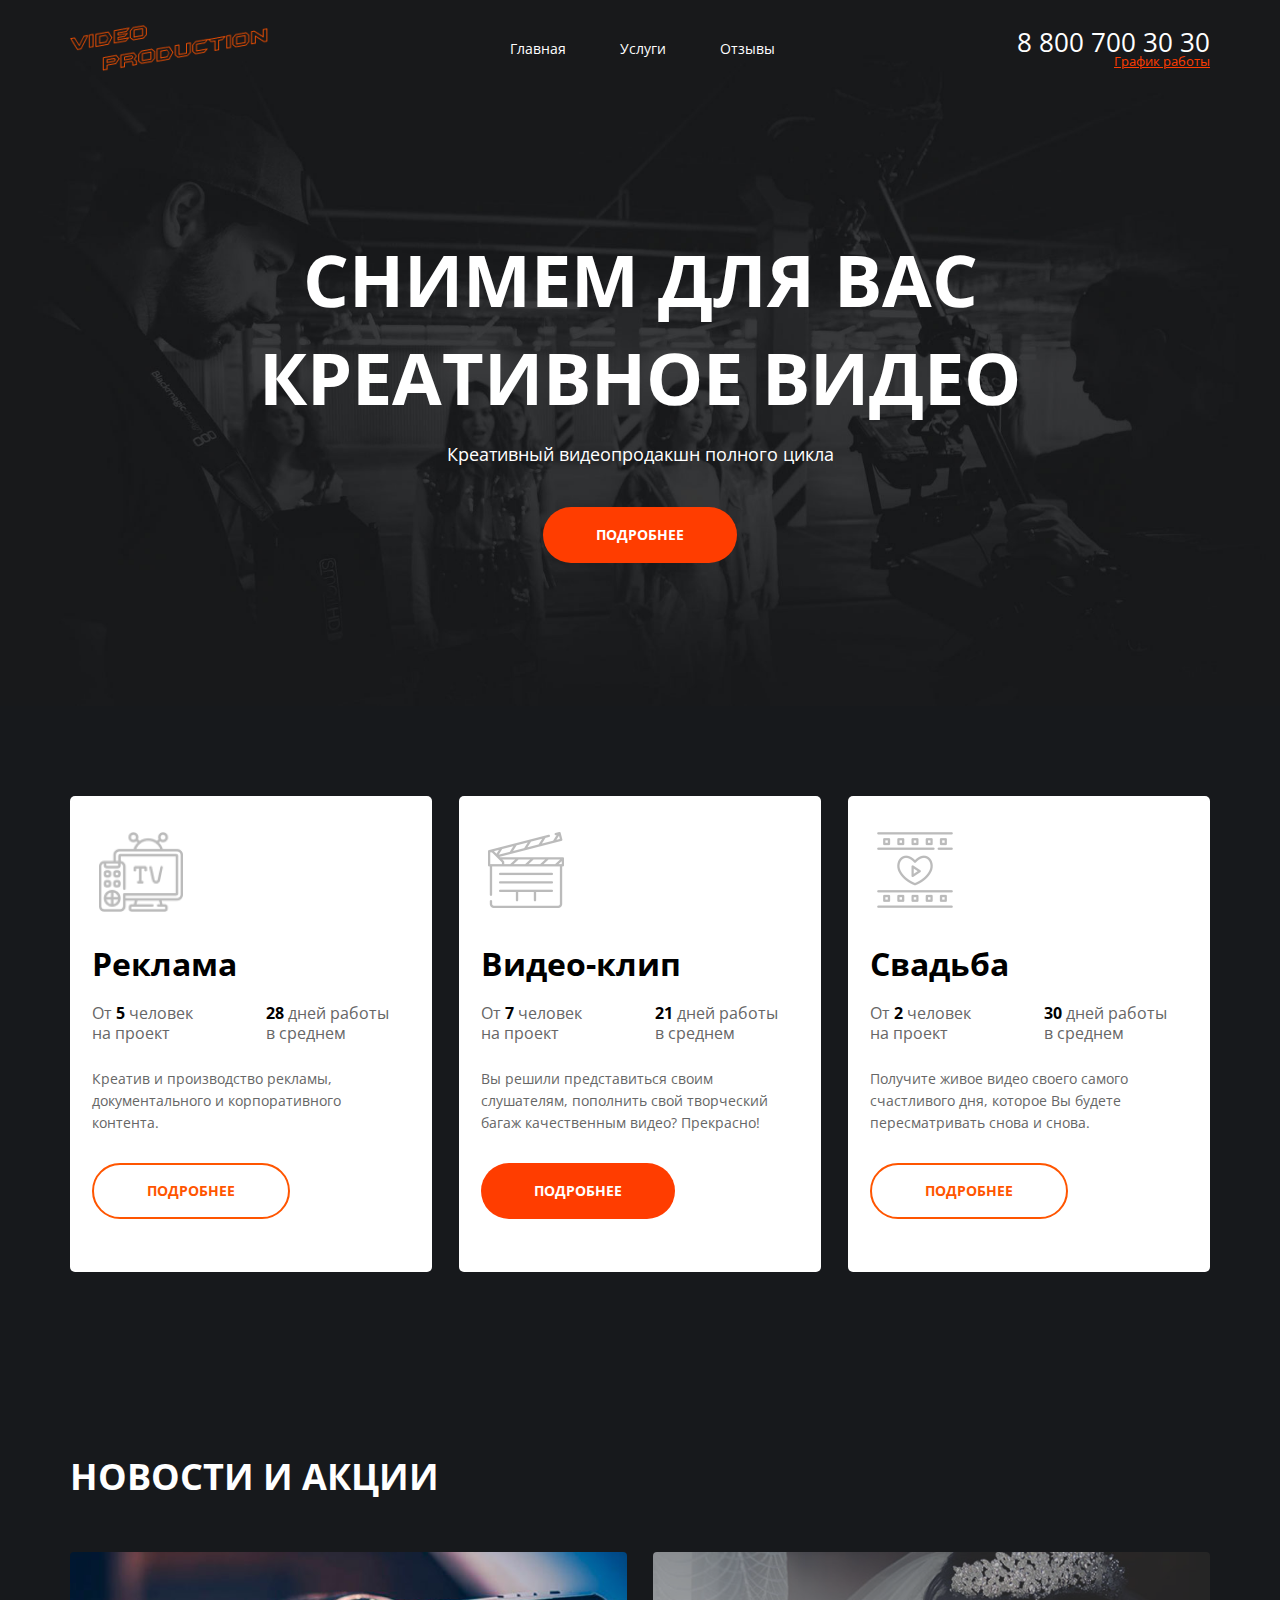
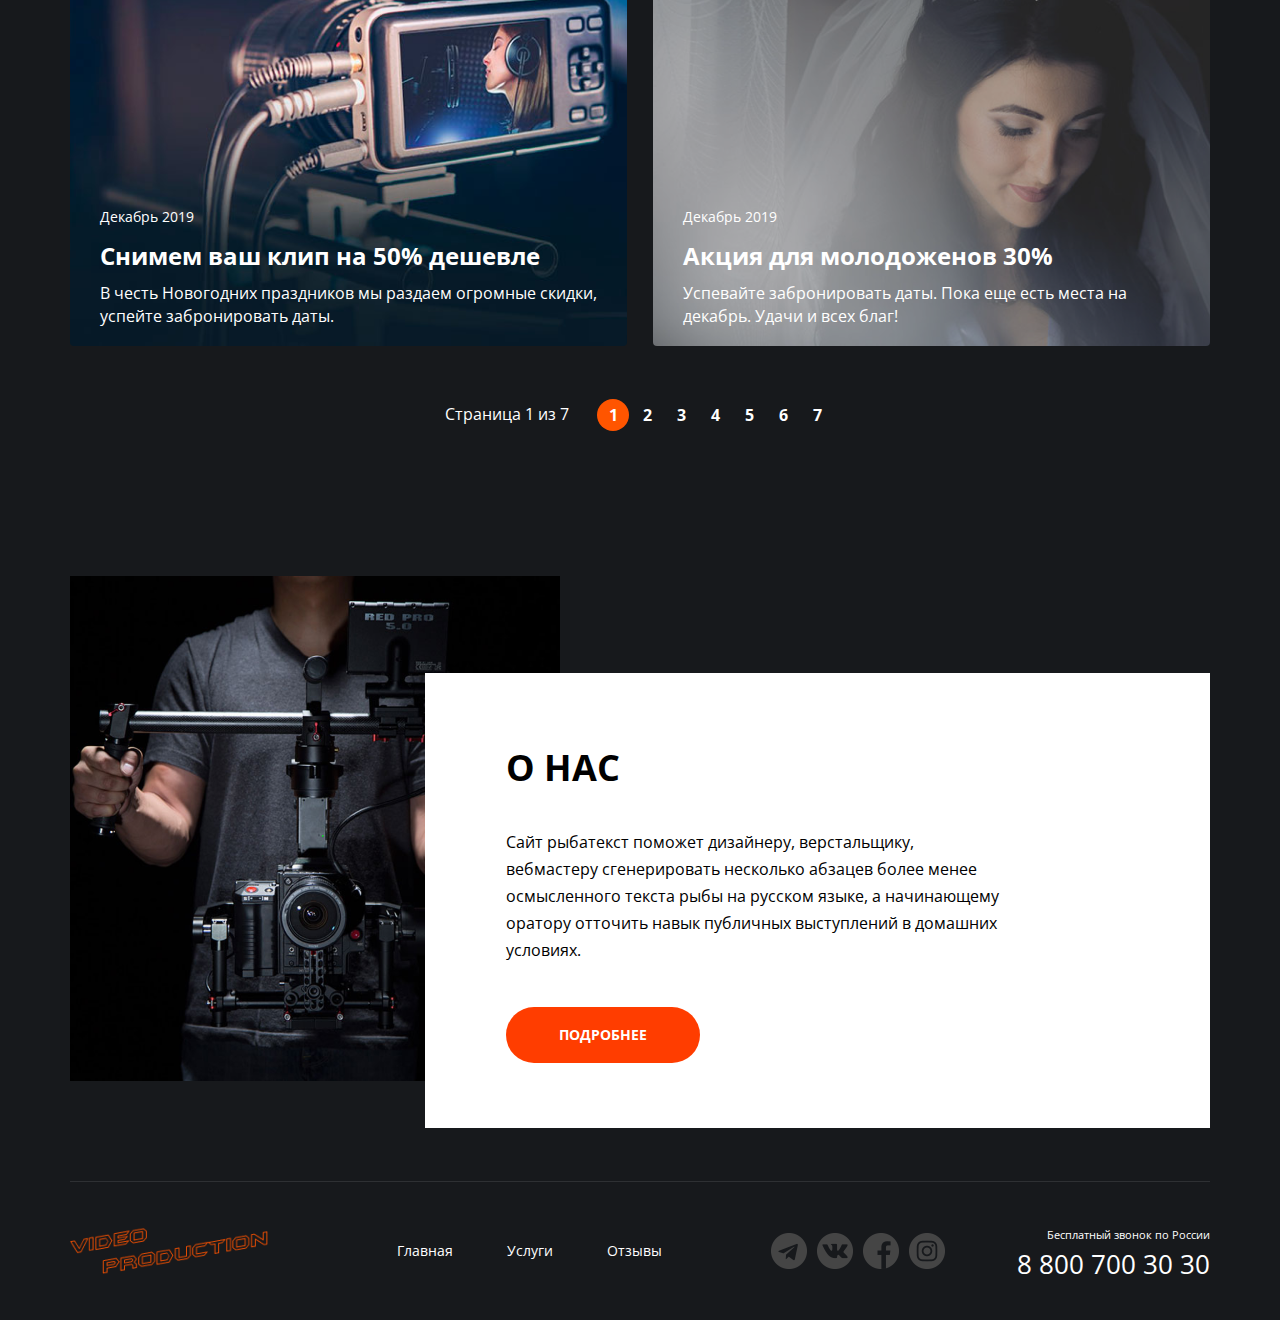
==== commit 8035efd4: "Внес правки. Разбил файл main.css" ====
--- a/index.html
+++ b/index.html
@@ -15,13 +15,13 @@
         <section class="hero">
             <div class="container">
                 <header class="header">
-                    <a href="/" class="logo">
+                    <a href="./index.html" class="logo">
                         <img src="img/logo.png" alt="video logo" class="logo__pic">
                     </a>
                     <nav class="menu">
                         <ul class="menu__list">
                             <li class="menu__item">
-                                <a href="" class="menu__link">Главная</a>
+                                <a href="./index.html" class="menu__link">Главная</a>
                             </li>
                             <li class="menu__item">
                                 <a href="./services.html" class="menu__link">Услуги</a>
@@ -183,53 +183,57 @@
 
 
 
-        <footer class="footer footer__container">
-            <div class="container">
-                <a href="/" class="logo footer__logo">
-                    <img src="img/logo.png" alt="video logo" class="logo__pic">
-                </a>
-                <nav class="menu footer__menu">
-                    <ul class="menu__list">
-                        <li class="menu__item">
-                            <a href="" class="menu__link">Главная</a>
-                        </li>
-                        <li class="menu__item">
-                            <a href="" class="menu__link">Услуги</a>
-                        </li>
-                        <li class="menu__item">
-                            <a href="" class="menu__link">Отзывы</a>
-                        </li>
-                    </ul>
-                </nav>
-
-                <div class="social footer__social">
-                    <ul class="social__list">
-                        <li class="social__item">
-                            <a href="" class="social__link social__link--theme-tg">
-                            </a>
-                        </li>
-
-                        <li class="social__item">
-                            <a href="" class="social__link social__link--theme-vk">
-                            </a>
-                        </li>
-
-                        <li class="social__item">
-                            <a href="" class="social__link social__link--theme-fb">
-                            </a>
-                        </li>
-
-                        <li class="social__item">
-                            <a href="" class="social__link social__link--theme-inst">
-                            </a>
-                        </li>
-
-                    </ul>
+        <footer class="footer">
+            <div class="container footer__container">
+                <div class="footer__col">
+                    <a href="/" class="logo footer__logo">
+                        <img src="img/logo.png" alt="video logo" class="logo__pic">
+                    </a>
+                    <nav class="menu footer__menu">
+                        <ul class="menu__list">
+                            <li class="menu__item">
+                                <a href="" class="menu__link">Главная</a>
+                            </li>
+                            <li class="menu__item">
+                                <a href="" class="menu__link">Услуги</a>
+                            </li>
+                            <li class="menu__item">
+                                <a href="" class="menu__link">Отзывы</a>
+                            </li>
+                        </ul>
+                    </nav>
                 </div>
-                <address class="contacts footer__contacts">
-                    <div class="contacts__callnews">Бесплатный звонок по России</div>
-                    <a href="tel:+88007003030" class="contacts__phone">8 800 700 30 30</a>
-                </address>
+
+                <div class="footer__col">
+                    <div class="social footer__social">
+                        <ul class="social__list">
+                            <li class="social__item">
+                                <a href="" class="social__link social__link--theme-tg">
+                                </a>
+                            </li>
+
+                            <li class="social__item">
+                                <a href="" class="social__link social__link--theme-vk">
+                                </a>
+                            </li>
+
+                            <li class="social__item">
+                                <a href="" class="social__link social__link--theme-fb">
+                                </a>
+                            </li>
+
+                            <li class="social__item">
+                                <a href="" class="social__link social__link--theme-inst">
+                                </a>
+                            </li>
+
+                        </ul>
+                    </div>
+                    <address class="contacts footer__contacts">
+                        <div class="contacts__callnews">Бесплатный звонок по России</div>
+                        <a href="tel:+88007003030" class="contacts__phone">8 800 700 30 30</a>
+                    </address>
+                </div>
             </div>
         </footer>
     </div>
--- a/main.css
+++ b/main.css
@@ -1,613 +1,21 @@
-body {
-    font-family: 'Open Sans', sans-serif;
-    color: #fff;
-    font-size: 16px;
-    line-height: 1.42;
-    background: #17191C;
-    -webkit-font-smoothing: antialiased;
-    -moz-osx-font-smoothing: grayscale;
-    margin: 0;
-}
-
-a {
-    color: inherit;
-}
-
-ul {
-    padding: 0;
-    margin: 0;
-}
-
-ul li {
-    list-style: none;
-}
-
-h1,
-h2,
-h3,
-h4,
-h5,
-h6,
-p {
-    margin: 0;
-    font-weight: normal;
-}
-
-p {
-    margin-top: 0;
-}
-
-* {
-    box-sizing: border-box;
-}
-
-img {
-    display: block;
-    max-width: 100%;
-}
-
-.wrapper--theme-main {
-    background: url(img/icons/backtop.png) center top / 100% no-repeat,
-        url(img/icons/backbottom.png) center bottom / 100% no-repeat;
-}
-
-.page-content--main{
-    margin-bottom: 53px;
-}
-
-.container {
-    margin: 0 auto;
-    width: 1140px;
-    position: relative;
-}
-
-.header {
-    height: 129px;
-    position: relative;
-    margin-bottom: 101px;
-}
-
-.logo {
-    display: block;
-    position: absolute;
-    top: 22px;
-    left: 0px;
-    width: 198px;
-    height: 46px;
-}
-
-.menu {
-    position: absolute;
-    top: 40px;
-    left: 438px;
-}
-
-.contacts {
-    position: absolute;
-    top: 32px;
-    right: 0px;
-    font-style: normal;
-    text-align: right;
-}
-
-.menu__item {
-    display: inline-block;
-    vertical-align: middle;
-    margin-right: 50px;
-}
-
-.menu__item :last-child {
-    margin-right: 0;
-}
-
-.menu__link {
-    font-size: 14px;
-    text-decoration: none;
-}
-
-
-.contacts__phone {
-    text-decoration: none;
-    font-size: 26px;
-    line-height: 1;
-    display: block;
-}
-
-.contacts__workhours {
-    font-size: 13px;
-    text-decoration: underline;
-    color: #FF3D00;
-    line-height: 1;
-    display: block;
-}
-
-.contacts__callnews{
-    font-weight: 400;
-    font-size: 11px;
-    line-height: 20px;
-    margin-bottom: 6px;
-}
-
-.hello {
-    margin: 0 auto;
-    width: 776px;
-    margin-bottom: 233px;
-    text-align: center;
-}
-
-.hello__title {
-    font-size: 72px;
-    font-weight: bold;
-    text-align: center;
-    line-height: 1.36;
-    margin-bottom: 17px;
-}
-
-.hello__text {
-    font-size: 18px;
-    line-height: 20px;
-    margin-bottom: 43px;
-
-}
-
-.btn {
-    background: #FF3D00;
-    border-radius: 35px;
-    padding: 18px 53px;
-    color: #fff;
-    font-weight: bold;
-    font-size: 14px;
-    text-decoration: none;
-    display: inline-block;
-
-
-}
-
-.btn--theme-light{
-    background: #fff;
-    color: #FF5500;
-    border: 2px solid #FF5500;
-    padding: 16px 53px;
-}
-
-
-
-.service {
-    margin-bottom: 180px;
-}
-
-.service__list{
-    display: flex;
-    justify-content: space-between;
-}
-
-.service__item {
-    min-height: 476px;
-    background: #fff;
-    border-radius: 5px;
-    vertical-align: top;
-    width: calc(100% / 3 - 18px);
-    color: black;
-    padding: 36px 30px 53px 22px;
-}
-
-.service__item:last-child {
-    margin-right: 0;
-}
-
-.service__cover {
-    width: 84px;
-    height: 80px;
-    margin-left: 7px;
-    margin-bottom: 30px;
-}
-
-
-.service__title {
-    font-weight: bold;
-    font-size: 32px;
-    margin-bottom: 17px;
-    line-height: 44px;
-}
-
-.service__features-list {
-    margin-bottom: 25px;
-    display: flex;
-    justify-content: space-between;
-}
-
-.service__feature {
-    /* display: inline-block; */
-    /* vertical-align: top; */
-    /* width: 123px; */
-    margin-right: 54px;
-    font-size: 16px;
-    line-height: 125%;
-    color: #666;
-}
-
-.service__feature:last-child {
-    margin-right: 0;
-}
-
-.service__feature-special {
-    font-weight: bold;
-    color: black;
-}
-
-.service__text {
-    font-size: 14px;
-    color: #666;
-    margin-bottom: 29px;
-    line-height: 22px;
-}
-
-
-.news {
-    margin-bottom: 145px;
-}
-
-.news__list{
-    margin-bottom: 53px;
-}
-
-.news__item {
-    width: 557px;
-    margin-right: 19px;
-    display: inline-block;
-    vertical-align: top;
-    position: relative;
-    border-radius: 4px;
-    overflow: hidden;
-}
-
-
-.news__item:last-child{
-    margin-right: 0;
-}
-
-.news__pic {
-    display: block;
-    width: 100%;
-    height: 100%;
-    object-fit: cover;
-}
-
-.news__name {
-    font-size: 36px;
-    line-height: 49px;
-    font-weight: bold;
-    margin-bottom: 51px;
-}
-
-.news__item-content {
-    position: absolute;
-    left: 0;
-    right: 0;
-    bottom: 0;
-    padding: 26px 30px 9px 30px;
-    min-height: 165px;
-}
-
-.news__date {
-    font-size: 14px;
-    margin-bottom: 12.5px;
-}
-
-.news__title {
-    font-size: 24px;
-    font-weight: bold;
-    margin-bottom: 9px;
-}
-
-.news__text {
-    font-size: 16px;
-}
-
-.paginator {
-    /* text-align: center; */
-    display: flex;
-    justify-content: center;
-    align-items: center;
-    
-}
-
-.paginator--theme--dark{
-    color: #000;
-    background: #fff;
-}
-
-.paginator--theme--dark .paginator__item--active .paginator__link{
-    color: #000;
-    background: #fff;
-}
-.paginator--theme--dark .paginator__link:hover{
-    color: #000;
-    background: #FF5300;
-}
-
-
-.paginator__display {
-    margin-right: 23px;
-}
-
-.paginator__list{
-    display: flex;
-    align-items: center;
-}
-
-.paginator__item {
-    margin-right: -2px;
-    text-align: center;
-
-}
-
-.paginator__item--active .paginator__link {
-    background: #FF5500;
-}
-
-.paginator__link {
-    display: block;
-    width: 32px;
-    height: 32px;
-    border-radius: 50%;
-    text-decoration: none;
-    font-weight: bold;
-    line-height: 32px;
-}
-
-.about__container{
-    padding-top: 97px;
-}
-
-.about__container:before {
-    content: "";
-    display: inline-block;
-    vertical-align: top;
-    width: 490px;
-    height: 505px;
-    background: url(./img/icons/cameraman.png) center center / cover no-repeat;
-    position: absolute;
-    top: 0;
-}
-
-
-.about__content {
-    background: #fff;
-    padding: 70px 202px 65px 81px;
-    color: #000;
-    display: block;
-    width: 785px;
-    margin-left: auto;
-    position: relative;
-}
-
-.about__title {
-    font-weight: bold;
-    font-size: 36px;
-    line-height: 49px;
-    margin-bottom: 37px;
-    text-transform: uppercase;
-}
-
-.about__content-text {
-    margin-bottom: 43px;
-    line-height: 27px;
-}
-
-.about__content-text p {
-    margin-bottom: 20px;
-}
-
-.about__content-text p:last-child {
-    margin-bottom: 0;
-}
-
-.about__btn {
-    background: #FF3D00;
-    border-radius: 35px;
-    padding: 18px 40px;
-    color: #fff;
-    font-weight: bold;
-    font-size: 14px;
-    text-decoration: none;
-    display: inline-block;
-}
-
-.social__item{
-    display: inline-block;
-    vertical-align: middle;
-    margin-right: 6px;
-}
-
-.social__item:last-child{
-    margin-right: 0;
-}
-
-.social__link{
-    display: block;
-    width: 36px;
-    height: 36px;
-    background: center center no-repeat;
-}
-
-.social__link--theme-tg{
-    background-image: url(img/icons/social/telegram.png);
-}
-
-.social__link--theme-vk{
-    background-image: url(img/icons/social/vk.png);
-}
-
-.social__link--theme-fb{
-    background-image: url(img/icons/social/f.png);
-}
-
-.social__link--theme-inst{
-    background-image: url(img/icons/social/in.png);
-}
-
-.footer__container{
-    border-top: 1px solid rgb(255 255 255 / 10%);
-}
-
-.footer__logo{
-    left: 0;
-    top: 42px;
-}
-
-.footer__menu{
-    left: 327px;
-    top: 59px;
-}
-
-.footer__contacts{
-    top: 44px;
-}
-
-.footer__social{
-    position: absolute;
-    top: 50px;
-    right: 263px;
-}
-
-/* services page */
-
-.top-line{
-    min-height: 415px;
-    background: url(img/services/top-line.png) center top / auto no-repeat;
-    display: flex;
-    flex-direction: column;
-    padding-bottom: 25px;
-}
-
-.top-line__header{
-margin-bottom: -20px;
-}
-
-.top-line__container{
-    display: flex;
-    flex: 1;
-    flex-direction: column;
-    justify-content: space-between;
-}
-
-.page-title{
-    font-size: 72px;
-    line-height: 1.36;
-    font-weight: bold;
-    text-transform: uppercase;
-}
-
-.breadcrumbs__list{
-    display: flex;
-    align-items: center;
-}
-
-.breadcrumbs__item{
-    display: flex;
-    align-items: center;
-}
-
-.breadcrumbs__item--active .breadcrumbs__link{
-    font-weight: bold;
-}
-
-.breadcrumbs__item::after{
-    content: "/";
-    color: #9A9A9A;
-    padding-left: 5px;
-    padding-right: 5px;
-}
-
-.breadcrumbs__item:last-child::after{
-    display: none;
-}
-
-.breadcrumbs__link{
-    color: #9A9A9A;
-    font-size: 14px;
-    line-height: 19px;
-    text-decoration-line: underline;
-}
-
-.page-area{
-    background: #fff;
-    color: #303030;
-    padding: 40px 0px;
-}
-
-.facilitys{
-    margin-bottom: 16px;
-}
-
-.facility{
-    display: flex;
-    padding: 14px 9px;
-    text-decoration: none;
-}
-
-.facility:hover{
-    background: #fff;
-}
-
-.facility:hover .facility__btn{
-    background:#FF3D00;
-    color: #fff;
-}
-
-.facility__img{
-    width: 41%;
-    margin-right: 5%;
-}
-
-.facility__content{
-    flex: 1;
-}
-
-.facility__title{
-    font-size: 36px;
-    font-weight: bold;
-    margin-bottom: 40px;
-    color: #000;
-}
-
-.facility__desc{
-    line-height: 1.7;
-    margin-bottom: 30px;
-}
-
-.inner-section{
-    background: #fff;
-    color: #1A1B1E;
-    padding: 83px 0px;
-}
-
-.inner-section--bg--grey{
-    background:  #F4F5F5;
-}
-
-.inner-section__title{
-    font-size: 48px;
-    font-weight: bold;
-    margin-bottom: 75px;
-}
-
-.partners{
-    display: flex;
-    flex-wrap: wrap;
-    margin-left: -35px;
-}
-
-.partners__item{
-    margin-left: 35px;
-}
-
-.partners__link{
-    text-decoration: none;
-    display: flex;
-    width: 250px;
-    height: 100px;
-    align-items: center;
-    justify-content: center;
-}+@import url(./css/layout/base.css);
+@import url(./css/layout/fonts.css);
+@import url(./css/layout/normalize.css);
+@import url(./css/blocks/header.css);
+@import url(./css/blocks/about.css);
+@import url(./css/blocks/breadcrumbs.css);
+@import url(./css/blocks/btn.css);
+@import url(./css/blocks/contacts.css);
+@import url(./css/blocks/facility.css);
+@import url(./css/blocks/footer.css);
+@import url(./css/blocks/hello.css);
+@import url(./css/blocks/inner-section.css);
+@import url(./css/blocks/logo.css);
+@import url(./css/blocks/menu.css);
+@import url(./css/blocks/news.css);
+@import url(./css/blocks/page-area.css);
+@import url(./css/blocks/paginator.css);
+@import url(./css/blocks/partners.css);
+@import url(./css/blocks/service.css);
+@import url(./css/blocks/social.css);
+@import url(./css/blocks/top-line.css);
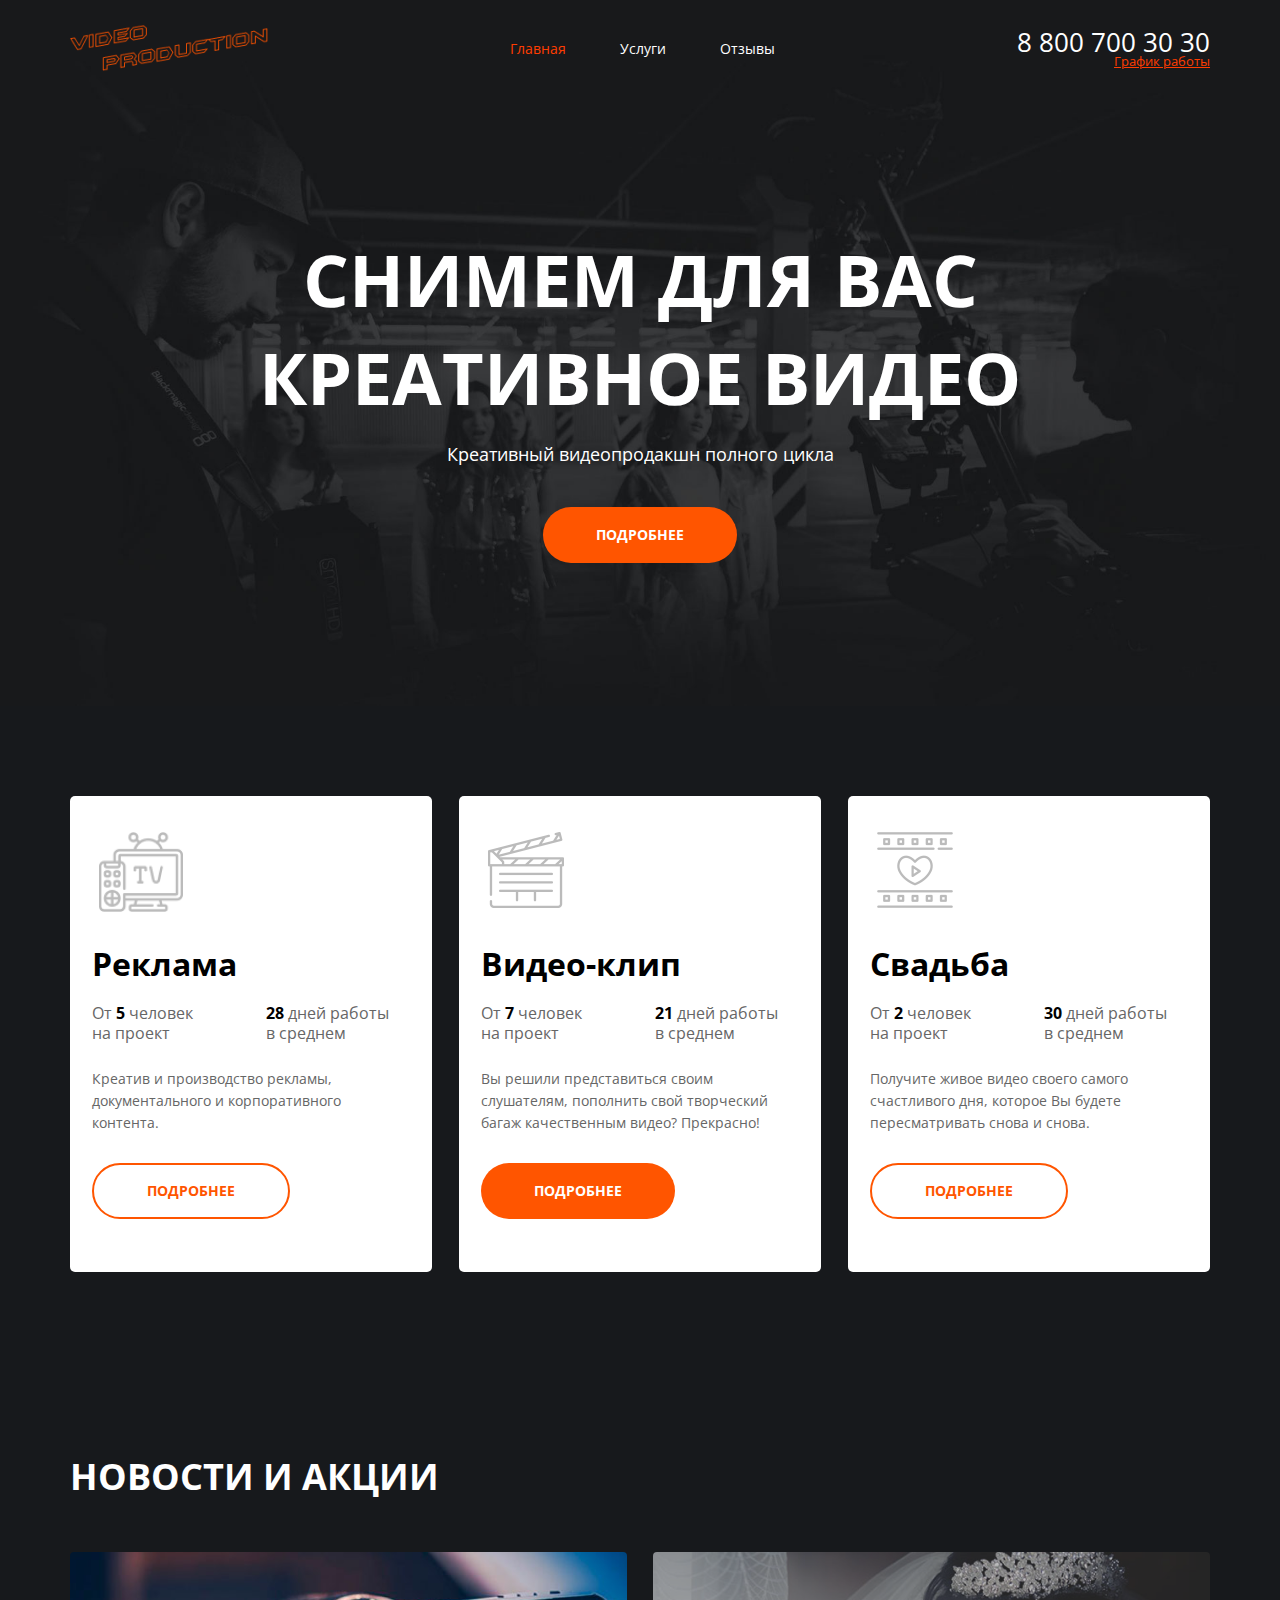
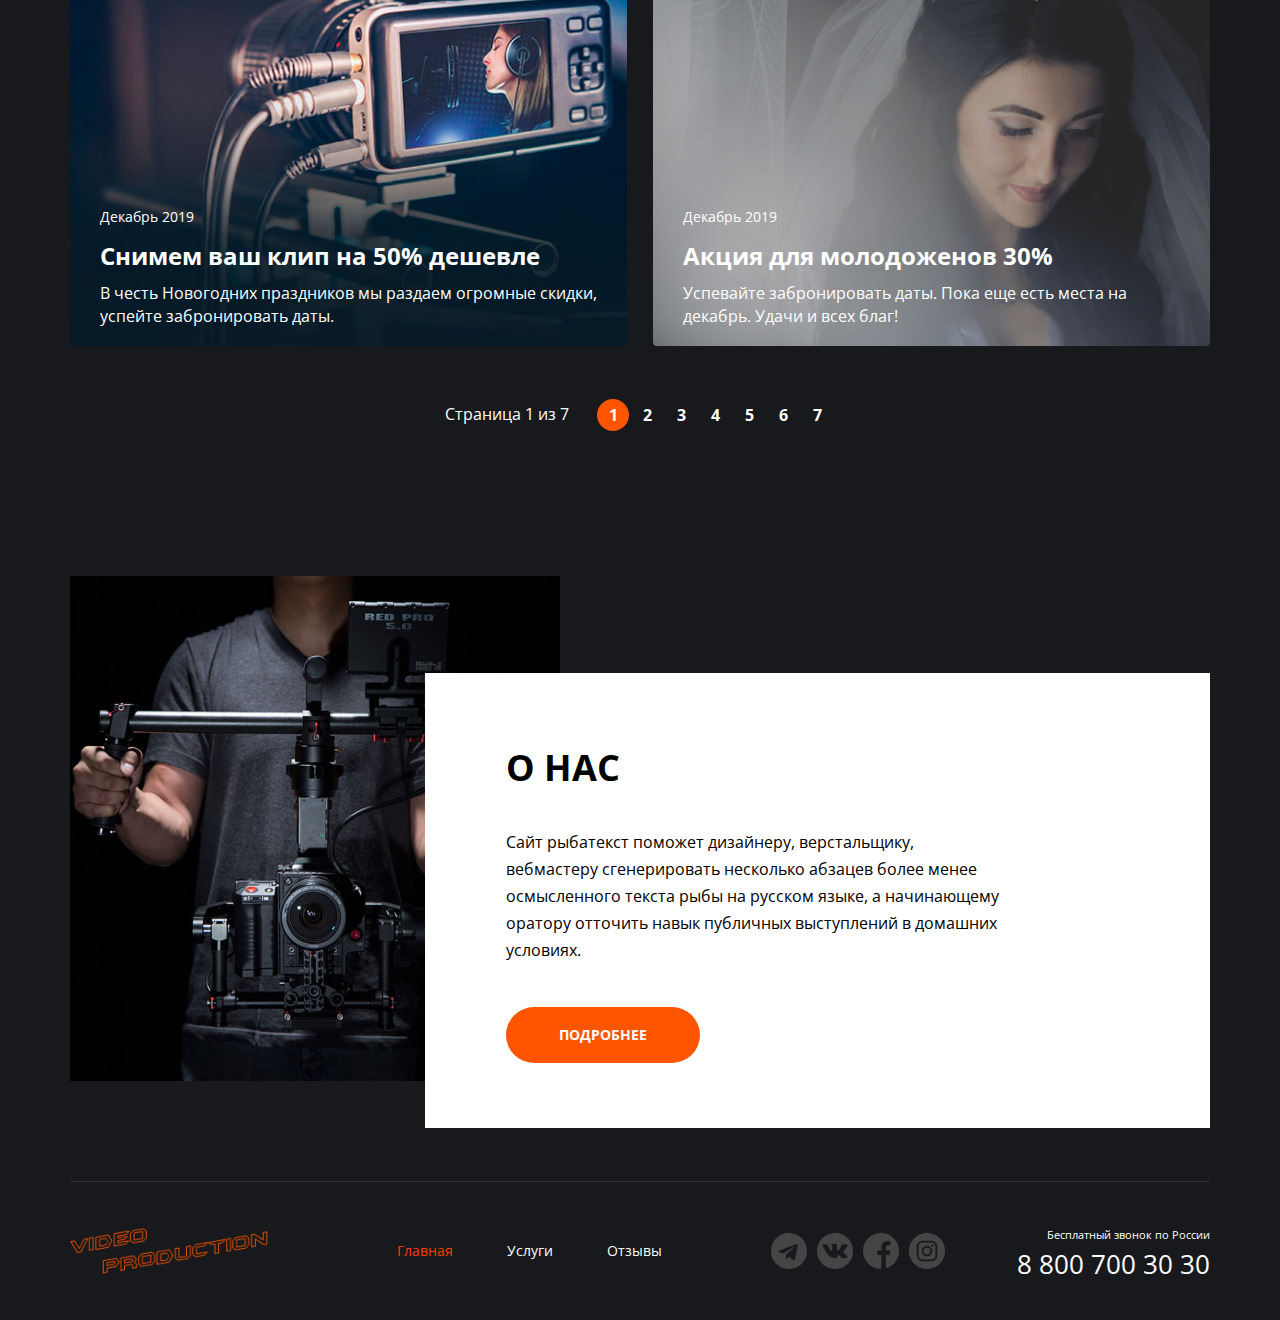
==== commit 3cad4f0d: "Внес правки" ====
--- a/index.html
+++ b/index.html
@@ -21,13 +21,13 @@
                     <nav class="menu">
                         <ul class="menu__list">
                             <li class="menu__item">
-                                <a href="./index.html" class="menu__link">Главная</a>
+                                <a href="./index.html" class="menu__link menu__link--active">Главная</a>
                             </li>
                             <li class="menu__item">
                                 <a href="./services.html" class="menu__link">Услуги</a>
                             </li>
                             <li class="menu__item">
-                                <a href="" class="menu__link">Отзывы</a>
+                                <a href="./reviews.html" class="menu__link">Отзывы</a>
                             </li>
                         </ul>
                     </nav>
@@ -35,6 +35,12 @@
                     <address class="contacts">
                         <a href="tel:+88007003030" class="contacts__phone">8 800 700 30 30</a>
                         <div class="contacts__workhours">График работы</div>
+                        <div class="contacts__menu">
+                            <ul class="contacts__list">
+                                <li class="contacts__item">пн-вс: 09:00 - 20:00</li>
+                                <li class="contacts__item">Обед: 14:00-14:30</li>
+                            </ul>
+                        </div>
                     </address>
                 </header>
             </div>
@@ -192,7 +198,7 @@
                     <nav class="menu footer__menu">
                         <ul class="menu__list">
                             <li class="menu__item">
-                                <a href="" class="menu__link">Главная</a>
+                                <a href="" class="menu__link  menu__link--active">Главная</a>
                             </li>
                             <li class="menu__item">
                                 <a href="" class="menu__link">Услуги</a>
--- a/main.css
+++ b/main.css
@@ -19,3 +19,9 @@
 @import url(./css/blocks/service.css);
 @import url(./css/blocks/social.css);
 @import url(./css/blocks/top-line.css);
+@import url(./css/blocks/welcome.css);
+@import url(./css/blocks/animation.css);
+@import url(./css/blocks/reviews.css);
+@import url(./css/blocks/controls.css);
+@import url(./css/blocks/form.css);
+@import url(./css/blocks/promo.css);
